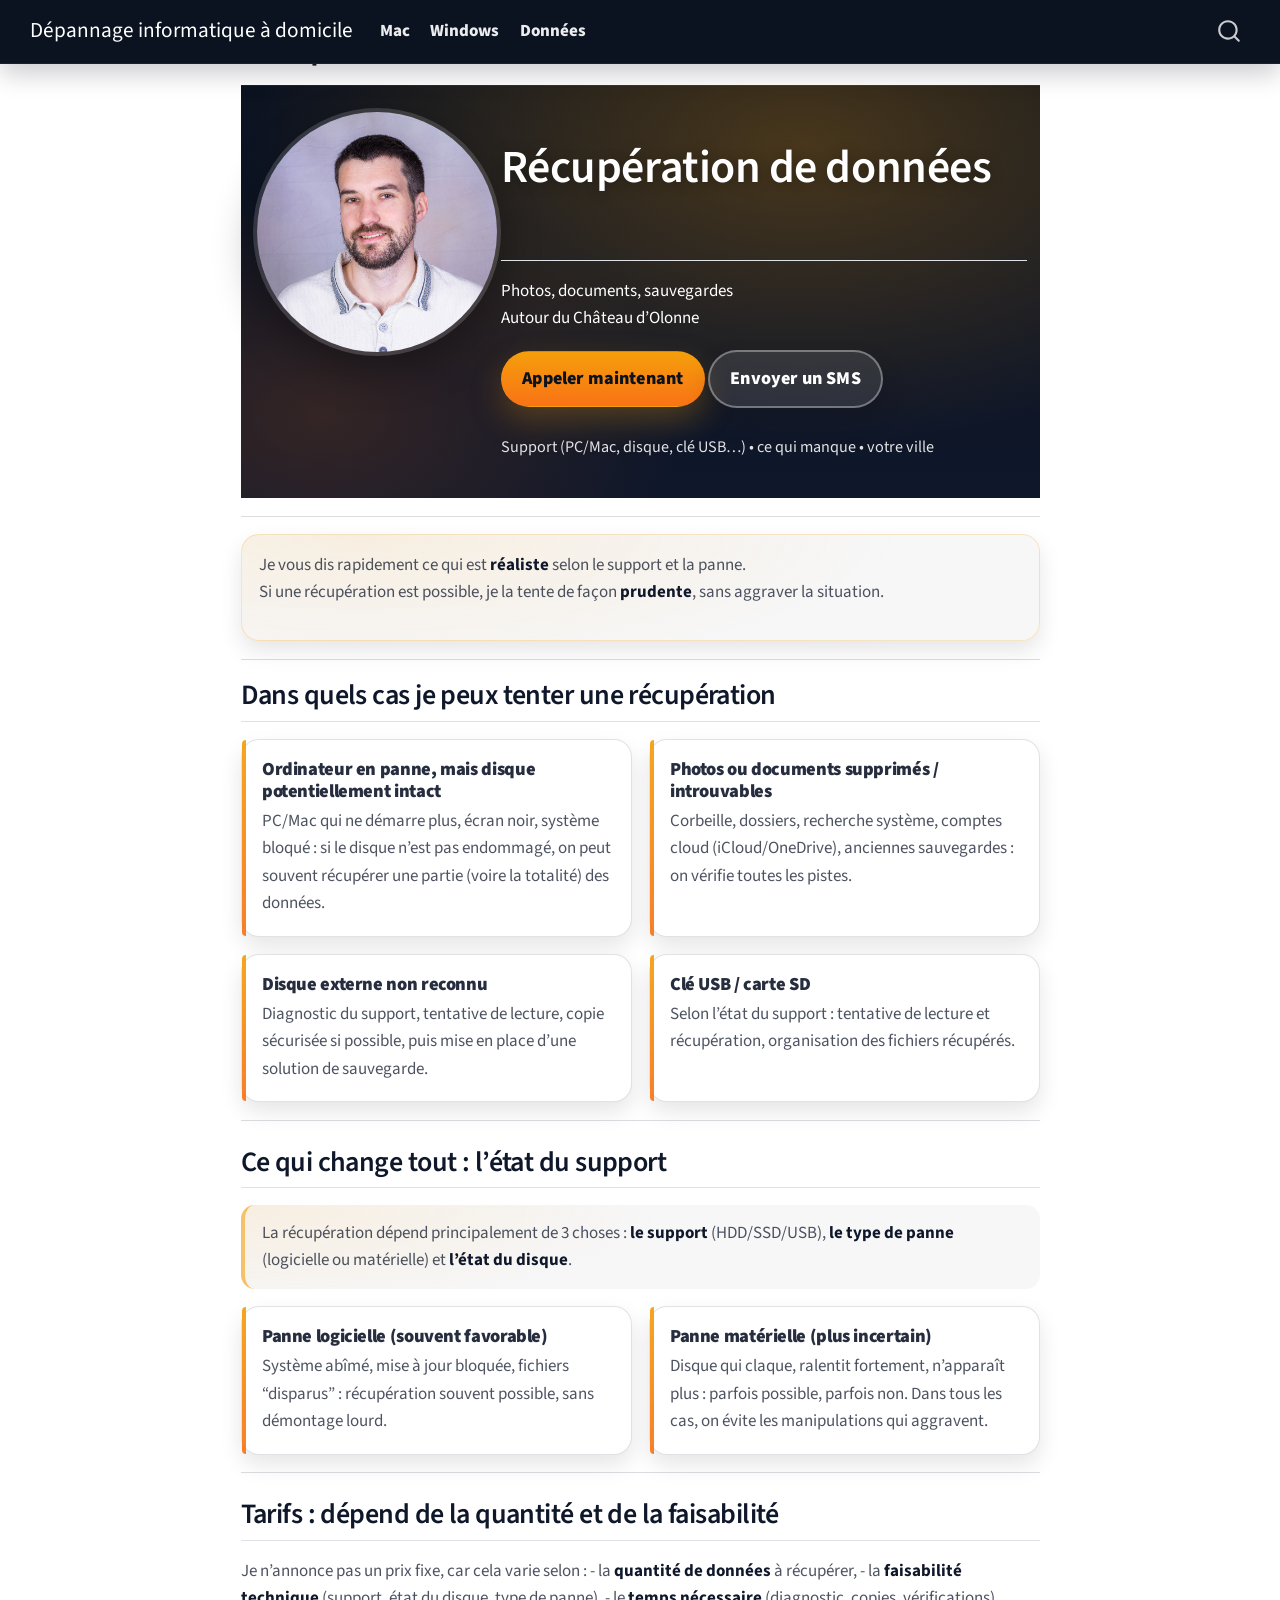
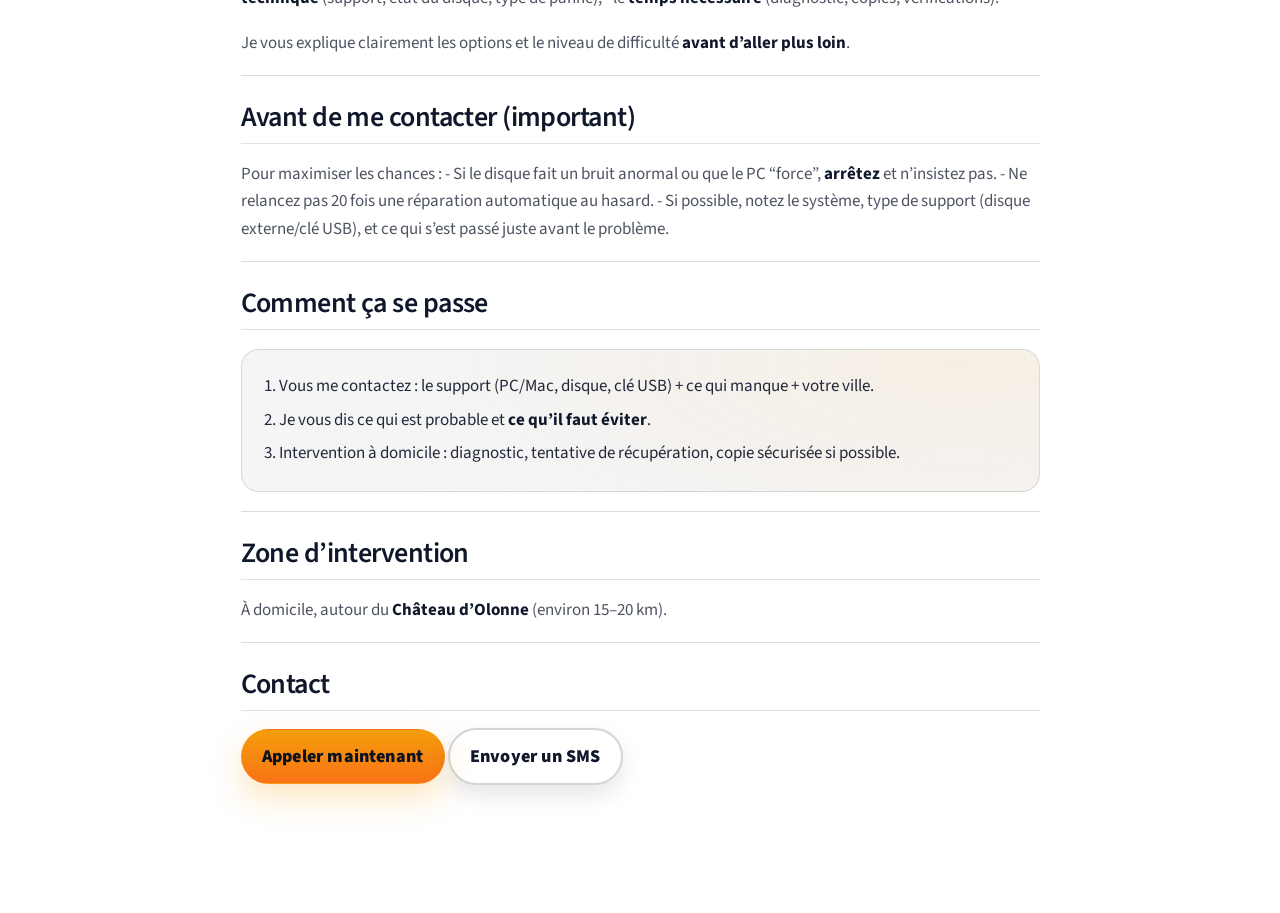
==== donnees.html @ 9bcdf2ff "Built site for gh-pages" ====
<!DOCTYPE html>
<html xmlns="http://www.w3.org/1999/xhtml" lang="fr" xml:lang="fr"><head>

<meta charset="utf-8">
<meta name="generator" content="quarto-1.5.57">

<meta name="viewport" content="width=device-width, initial-scale=1.0, user-scalable=yes">


<title>Récupération de données – Château d’Olonne – Dépannage informatique à domicile</title>
<style>
code{white-space: pre-wrap;}
span.smallcaps{font-variant: small-caps;}
div.columns{display: flex; gap: min(4vw, 1.5em);}
div.column{flex: auto; overflow-x: auto;}
div.hanging-indent{margin-left: 1.5em; text-indent: -1.5em;}
ul.task-list{list-style: none;}
ul.task-list li input[type="checkbox"] {
  width: 0.8em;
  margin: 0 0.8em 0.2em -1em; /* quarto-specific, see https://github.com/quarto-dev/quarto-cli/issues/4556 */ 
  vertical-align: middle;
}
</style>


<script src="site_libs/quarto-nav/quarto-nav.js"></script>
<script src="site_libs/clipboard/clipboard.min.js"></script>
<script src="site_libs/quarto-search/autocomplete.umd.js"></script>
<script src="site_libs/quarto-search/fuse.min.js"></script>
<script src="site_libs/quarto-search/quarto-search.js"></script>
<meta name="quarto:offset" content="./">
<script src="site_libs/quarto-html/quarto.js"></script>
<script src="site_libs/quarto-html/popper.min.js"></script>
<script src="site_libs/quarto-html/tippy.umd.min.js"></script>
<script src="site_libs/quarto-html/anchor.min.js"></script>
<link href="site_libs/quarto-html/tippy.css" rel="stylesheet">
<link href="site_libs/quarto-html/quarto-syntax-highlighting.css" rel="stylesheet" id="quarto-text-highlighting-styles">
<script src="site_libs/bootstrap/bootstrap.min.js"></script>
<link href="site_libs/bootstrap/bootstrap-icons.css" rel="stylesheet">
<link href="site_libs/bootstrap/bootstrap.min.css" rel="stylesheet" id="quarto-bootstrap" data-mode="light">
<script id="quarto-search-options" type="application/json">{
  "location": "navbar",
  "copy-button": false,
  "collapse-after": 3,
  "panel-placement": "end",
  "type": "overlay",
  "limit": 50,
  "keyboard-shortcut": [
    "f",
    "/",
    "s"
  ],
  "show-item-context": false,
  "language": {
    "search-no-results-text": "Pas de résultats",
    "search-matching-documents-text": "documents trouvés",
    "search-copy-link-title": "Copier le lien vers la recherche",
    "search-hide-matches-text": "Cacher les correspondances additionnelles",
    "search-more-match-text": "correspondance de plus dans ce document",
    "search-more-matches-text": "correspondances de plus dans ce document",
    "search-clear-button-title": "Effacer",
    "search-text-placeholder": "",
    "search-detached-cancel-button-title": "Annuler",
    "search-submit-button-title": "Envoyer",
    "search-label": "Recherche"
  }
}</script>
<style>html{ scroll-behavior: smooth; }</style>


<link rel="stylesheet" href="styles.css">
</head>

<body class="nav-fixed fullcontent">

<div id="quarto-search-results"></div>
  <header id="quarto-header" class="headroom fixed-top">
    <nav class="navbar navbar-expand-lg " data-bs-theme="dark">
      <div class="navbar-container container-fluid">
      <div class="navbar-brand-container mx-auto">
    <a class="navbar-brand" href="./index.html">
    <span class="navbar-title">Dépannage informatique à domicile</span>
    </a>
  </div>
            <div id="quarto-search" class="" title="Recherche"></div>
          <button class="navbar-toggler" type="button" data-bs-toggle="collapse" data-bs-target="#navbarCollapse" aria-controls="navbarCollapse" role="menu" aria-expanded="false" aria-label="Basculer la navigation" onclick="if (window.quartoToggleHeadroom) { window.quartoToggleHeadroom(); }">
  <span class="navbar-toggler-icon"></span>
</button>
          <div class="collapse navbar-collapse" id="navbarCollapse">
            <ul class="navbar-nav navbar-nav-scroll me-auto">
  <li class="nav-item">
    <a class="nav-link" href="./mac.html"> 
<span class="menu-text">Mac</span></a>
  </li>  
  <li class="nav-item">
    <a class="nav-link" href="./windows.html"> 
<span class="menu-text">Windows</span></a>
  </li>  
  <li class="nav-item">
    <a class="nav-link active" href="./donnees.html" aria-current="page"> 
<span class="menu-text">Données</span></a>
  </li>  
</ul>
          </div> <!-- /navcollapse -->
            <div class="quarto-navbar-tools">
</div>
      </div> <!-- /container-fluid -->
    </nav>
</header>
<!-- content -->
<div id="quarto-content" class="quarto-container page-columns page-rows-contents page-layout-article page-navbar">
<!-- sidebar -->
<!-- margin-sidebar -->
    
<!-- main -->
<main class="content" id="quarto-document-content">

<header id="title-block-header" class="quarto-title-block default">
<div class="quarto-title">
<h1 class="title">Récupération de données – Château d’Olonne</h1>
</div>



<div class="quarto-title-meta">

    
  
    
  </div>
  


</header>


<!-- Boutons flottants mobile (visible uniquement sur mobile via CSS) -->
<div class="fab-contact" aria-label="Contact rapide">
<p><a class="fab-btn" href="tel:+33627101468">Appeler</a> <a class="fab-btn fab-btn-alt" href="sms:+33627101468">SMS</a></p>
</div>
<div class="hero-band">
<div class="container">
<div class="columns v-center">
<div class="column" style="width:32%;">
<p><img src="profile.jpg" class="avatar-img img-fluid" alt="Récupération de données à domicile autour du Château d’Olonne" loading="eager"></p>
</div><div class="column" style="width:68%;">
<section id="récupération-de-données" class="level1">
<h1><span class="hero-title">Récupération de données</span></h1>
<section id="section" class="level2">
<h2 class="anchored" data-anchor-id="section"><span class="hero-subtitle"></span></h2>
<p>Photos, documents, sauvegardes<br> Autour du Château d’Olonne </p>
<!-- CTA desktop : masqués sur mobile via .desktop-cta -->
<div class="hero-cta desktop-cta">
<p><a href="tel:+33627101468" class="btn btn-primary btn-lg">Appeler maintenant</a> <a href="sms:+33627101468" class="btn btn-outline btn-lg">Envoyer un SMS</a></p>
</div>
<div class="cta-sub">
<p>Support (PC/Mac, disque, clé USB…) • ce qui manque • votre ville</p>
</div>
</section>
</section>
</div>
</div>
</div>
</div>
<hr>
<div class="trust-row">
<p>Je vous dis rapidement ce qui est <strong>réaliste</strong> selon le support et la panne.<br>
Si une récupération est possible, je la tente de façon <strong>prudente</strong>, sans aggraver la situation.</p>
</div>
<hr>
<section id="dans-quels-cas-je-peux-tenter-une-récupération" class="level2">
<h2 class="anchored" data-anchor-id="dans-quels-cas-je-peux-tenter-une-récupération">Dans quels cas je peux tenter une récupération</h2>
<div class="grid">
<section id="ordinateur-en-panne-mais-disque-potentiellement-intact" class="level3 g-col-12 g-col-md-6 card">
<h3 class="anchored" data-anchor-id="ordinateur-en-panne-mais-disque-potentiellement-intact">Ordinateur en panne, mais disque potentiellement intact</h3>
<p>PC/Mac qui ne démarre plus, écran noir, système bloqué : si le disque n’est pas endommagé, on peut souvent récupérer une partie (voire la totalité) des données.</p>
</section>
<section id="photos-ou-documents-supprimés-introuvables" class="level3 g-col-12 g-col-md-6 card">
<h3 class="anchored" data-anchor-id="photos-ou-documents-supprimés-introuvables">Photos ou documents supprimés / introuvables</h3>
<p>Corbeille, dossiers, recherche système, comptes cloud (iCloud/OneDrive), anciennes sauvegardes : on vérifie toutes les pistes.</p>
</section>
<section id="disque-externe-non-reconnu" class="level3 g-col-12 g-col-md-6 card">
<h3 class="anchored" data-anchor-id="disque-externe-non-reconnu">Disque externe non reconnu</h3>
<p>Diagnostic du support, tentative de lecture, copie sécurisée si possible, puis mise en place d’une solution de sauvegarde.</p>
</section>
<section id="clé-usb-carte-sd" class="level3 g-col-12 g-col-md-6 card">
<h3 class="anchored" data-anchor-id="clé-usb-carte-sd">Clé USB / carte SD</h3>
<p>Selon l’état du support : tentative de lecture et récupération, organisation des fichiers récupérés.</p>
</section>
</div>
<hr>
</section>
<section id="ce-qui-change-tout-létat-du-support" class="level2">
<h2 class="anchored" data-anchor-id="ce-qui-change-tout-létat-du-support">Ce qui change tout : l’état du support</h2>
<blockquote class="blockquote">
<p>La récupération dépend principalement de 3 choses : <strong>le support</strong> (HDD/SSD/USB), <strong>le type de panne</strong> (logicielle ou matérielle) et <strong>l’état du disque</strong>.</p>
</blockquote>
<div class="grid">
<section id="panne-logicielle-souvent-favorable" class="level3 g-col-12 g-col-md-6 card">
<h3 class="anchored" data-anchor-id="panne-logicielle-souvent-favorable">Panne logicielle (souvent favorable)</h3>
<p>Système abîmé, mise à jour bloquée, fichiers “disparus” : récupération souvent possible, sans démontage lourd.</p>
</section>
<section id="panne-matérielle-plus-incertain" class="level3 g-col-12 g-col-md-6 card">
<h3 class="anchored" data-anchor-id="panne-matérielle-plus-incertain">Panne matérielle (plus incertain)</h3>
<p>Disque qui claque, ralentit fortement, n’apparaît plus : parfois possible, parfois non. Dans tous les cas, on évite les manipulations qui aggravent.</p>
</section>
</div>
<hr>
</section>
<section id="tarifs-dépend-de-la-quantité-et-de-la-faisabilité" class="level2">
<h2 class="anchored" data-anchor-id="tarifs-dépend-de-la-quantité-et-de-la-faisabilité">Tarifs : dépend de la quantité et de la faisabilité</h2>
<p>Je n’annonce pas un prix fixe, car cela varie selon : - la <strong>quantité de données</strong> à récupérer, - la <strong>faisabilité technique</strong> (support, état du disque, type de panne), - le <strong>temps nécessaire</strong> (diagnostic, copies, vérifications).</p>
<p>Je vous explique clairement les options et le niveau de difficulté <strong>avant d’aller plus loin</strong>.</p>
<hr>
</section>
<section id="avant-de-me-contacter-important" class="level2">
<h2 class="anchored" data-anchor-id="avant-de-me-contacter-important">Avant de me contacter (important)</h2>
<p>Pour maximiser les chances : - Si le disque fait un bruit anormal ou que le PC “force”, <strong>arrêtez</strong> et n’insistez pas. - Ne relancez pas 20 fois une réparation automatique au hasard. - Si possible, notez le système, type de support (disque externe/clé USB), et ce qui s’est passé juste avant le problème.</p>
<hr>
</section>
<section id="comment-ça-se-passe" class="level2">
<h2 class="anchored" data-anchor-id="comment-ça-se-passe">Comment ça se passe</h2>
<div class="steps">
<ol type="1">
<li>Vous me contactez : le support (PC/Mac, disque, clé USB) + ce qui manque + votre ville.</li>
<li>Je vous dis ce qui est probable et <strong>ce qu’il faut éviter</strong>.</li>
<li>Intervention à domicile : diagnostic, tentative de récupération, copie sécurisée si possible.</li>
</ol>
</div>
<hr>
</section>
<section id="zone-dintervention" class="level2">
<h2 class="anchored" data-anchor-id="zone-dintervention">Zone d’intervention</h2>
<p>À domicile, autour du <strong>Château d’Olonne</strong> (environ 15–20 km).</p>
<hr>
</section>
<section id="contact" class="level2">
<h2 class="anchored" data-anchor-id="contact">Contact</h2>
<!-- CTA desktop : masqués sur mobile via .desktop-cta -->
<div class="hero-cta desktop-cta">
<p><a href="tel:+33627101468" class="btn btn-primary btn-lg">Appeler maintenant</a> <a href="sms:+33627101468" class="btn btn-outline btn-lg">Envoyer un SMS</a></p>
</div>
<!-- Données structurées (SEO local) -->
<script type="application/ld+json">
{
  "@context": "https://schema.org",
  "@type": "LocalBusiness",
  "name": "Dépannage informatique à domicile",
  "areaServed": "Château d’Olonne et alentours (15–20 km)",
  "telephone": "+33627101468",
  "serviceType": [
    "Récupération de données",
    "Disque dur/SSD",
    "Disque externe",
    "Clé USB",
    "Sauvegardes"
  ]
}
</script>


</section>

</main> <!-- /main -->
<script id="quarto-html-after-body" type="application/javascript">
window.document.addEventListener("DOMContentLoaded", function (event) {
  const toggleBodyColorMode = (bsSheetEl) => {
    const mode = bsSheetEl.getAttribute("data-mode");
    const bodyEl = window.document.querySelector("body");
    if (mode === "dark") {
      bodyEl.classList.add("quarto-dark");
      bodyEl.classList.remove("quarto-light");
    } else {
      bodyEl.classList.add("quarto-light");
      bodyEl.classList.remove("quarto-dark");
    }
  }
  const toggleBodyColorPrimary = () => {
    const bsSheetEl = window.document.querySelector("link#quarto-bootstrap");
    if (bsSheetEl) {
      toggleBodyColorMode(bsSheetEl);
    }
  }
  toggleBodyColorPrimary();  
  const icon = "";
  const anchorJS = new window.AnchorJS();
  anchorJS.options = {
    placement: 'right',
    icon: icon
  };
  anchorJS.add('.anchored');
  const isCodeAnnotation = (el) => {
    for (const clz of el.classList) {
      if (clz.startsWith('code-annotation-')) {                     
        return true;
      }
    }
    return false;
  }
  const onCopySuccess = function(e) {
    // button target
    const button = e.trigger;
    // don't keep focus
    button.blur();
    // flash "checked"
    button.classList.add('code-copy-button-checked');
    var currentTitle = button.getAttribute("title");
    button.setAttribute("title", "Copié");
    let tooltip;
    if (window.bootstrap) {
      button.setAttribute("data-bs-toggle", "tooltip");
      button.setAttribute("data-bs-placement", "left");
      button.setAttribute("data-bs-title", "Copié");
      tooltip = new bootstrap.Tooltip(button, 
        { trigger: "manual", 
          customClass: "code-copy-button-tooltip",
          offset: [0, -8]});
      tooltip.show();    
    }
    setTimeout(function() {
      if (tooltip) {
        tooltip.hide();
        button.removeAttribute("data-bs-title");
        button.removeAttribute("data-bs-toggle");
        button.removeAttribute("data-bs-placement");
      }
      button.setAttribute("title", currentTitle);
      button.classList.remove('code-copy-button-checked');
    }, 1000);
    // clear code selection
    e.clearSelection();
  }
  const getTextToCopy = function(trigger) {
      const codeEl = trigger.previousElementSibling.cloneNode(true);
      for (const childEl of codeEl.children) {
        if (isCodeAnnotation(childEl)) {
          childEl.remove();
        }
      }
      return codeEl.innerText;
  }
  const clipboard = new window.ClipboardJS('.code-copy-button:not([data-in-quarto-modal])', {
    text: getTextToCopy
  });
  clipboard.on('success', onCopySuccess);
  if (window.document.getElementById('quarto-embedded-source-code-modal')) {
    // For code content inside modals, clipBoardJS needs to be initialized with a container option
    // TODO: Check when it could be a function (https://github.com/zenorocha/clipboard.js/issues/860)
    const clipboardModal = new window.ClipboardJS('.code-copy-button[data-in-quarto-modal]', {
      text: getTextToCopy,
      container: window.document.getElementById('quarto-embedded-source-code-modal')
    });
    clipboardModal.on('success', onCopySuccess);
  }
    var localhostRegex = new RegExp(/^(?:http|https):\/\/localhost\:?[0-9]*\//);
    var mailtoRegex = new RegExp(/^mailto:/);
      var filterRegex = new RegExp("https:\/\/MathieuG85\.github\.io\/depannage-informatique-domicile-85\/");
    var isInternal = (href) => {
        return filterRegex.test(href) || localhostRegex.test(href) || mailtoRegex.test(href);
    }
    // Inspect non-navigation links and adorn them if external
 	var links = window.document.querySelectorAll('a[href]:not(.nav-link):not(.navbar-brand):not(.toc-action):not(.sidebar-link):not(.sidebar-item-toggle):not(.pagination-link):not(.no-external):not([aria-hidden]):not(.dropdown-item):not(.quarto-navigation-tool):not(.about-link)');
    for (var i=0; i<links.length; i++) {
      const link = links[i];
      if (!isInternal(link.href)) {
        // undo the damage that might have been done by quarto-nav.js in the case of
        // links that we want to consider external
        if (link.dataset.originalHref !== undefined) {
          link.href = link.dataset.originalHref;
        }
      }
    }
  function tippyHover(el, contentFn, onTriggerFn, onUntriggerFn) {
    const config = {
      allowHTML: true,
      maxWidth: 500,
      delay: 100,
      arrow: false,
      appendTo: function(el) {
          return el.parentElement;
      },
      interactive: true,
      interactiveBorder: 10,
      theme: 'quarto',
      placement: 'bottom-start',
    };
    if (contentFn) {
      config.content = contentFn;
    }
    if (onTriggerFn) {
      config.onTrigger = onTriggerFn;
    }
    if (onUntriggerFn) {
      config.onUntrigger = onUntriggerFn;
    }
    window.tippy(el, config); 
  }
  const noterefs = window.document.querySelectorAll('a[role="doc-noteref"]');
  for (var i=0; i<noterefs.length; i++) {
    const ref = noterefs[i];
    tippyHover(ref, function() {
      // use id or data attribute instead here
      let href = ref.getAttribute('data-footnote-href') || ref.getAttribute('href');
      try { href = new URL(href).hash; } catch {}
      const id = href.replace(/^#\/?/, "");
      const note = window.document.getElementById(id);
      if (note) {
        return note.innerHTML;
      } else {
        return "";
      }
    });
  }
  const xrefs = window.document.querySelectorAll('a.quarto-xref');
  const processXRef = (id, note) => {
    // Strip column container classes
    const stripColumnClz = (el) => {
      el.classList.remove("page-full", "page-columns");
      if (el.children) {
        for (const child of el.children) {
          stripColumnClz(child);
        }
      }
    }
    stripColumnClz(note)
    if (id === null || id.startsWith('sec-')) {
      // Special case sections, only their first couple elements
      const container = document.createElement("div");
      if (note.children && note.children.length > 2) {
        container.appendChild(note.children[0].cloneNode(true));
        for (let i = 1; i < note.children.length; i++) {
          const child = note.children[i];
          if (child.tagName === "P" && child.innerText === "") {
            continue;
          } else {
            container.appendChild(child.cloneNode(true));
            break;
          }
        }
        if (window.Quarto?.typesetMath) {
          window.Quarto.typesetMath(container);
        }
        return container.innerHTML
      } else {
        if (window.Quarto?.typesetMath) {
          window.Quarto.typesetMath(note);
        }
        return note.innerHTML;
      }
    } else {
      // Remove any anchor links if they are present
      const anchorLink = note.querySelector('a.anchorjs-link');
      if (anchorLink) {
        anchorLink.remove();
      }
      if (window.Quarto?.typesetMath) {
        window.Quarto.typesetMath(note);
      }
      // TODO in 1.5, we should make sure this works without a callout special case
      if (note.classList.contains("callout")) {
        return note.outerHTML;
      } else {
        return note.innerHTML;
      }
    }
  }
  for (var i=0; i<xrefs.length; i++) {
    const xref = xrefs[i];
    tippyHover(xref, undefined, function(instance) {
      instance.disable();
      let url = xref.getAttribute('href');
      let hash = undefined; 
      if (url.startsWith('#')) {
        hash = url;
      } else {
        try { hash = new URL(url).hash; } catch {}
      }
      if (hash) {
        const id = hash.replace(/^#\/?/, "");
        const note = window.document.getElementById(id);
        if (note !== null) {
          try {
            const html = processXRef(id, note.cloneNode(true));
            instance.setContent(html);
          } finally {
            instance.enable();
            instance.show();
          }
        } else {
          // See if we can fetch this
          fetch(url.split('#')[0])
          .then(res => res.text())
          .then(html => {
            const parser = new DOMParser();
            const htmlDoc = parser.parseFromString(html, "text/html");
            const note = htmlDoc.getElementById(id);
            if (note !== null) {
              const html = processXRef(id, note);
              instance.setContent(html);
            } 
          }).finally(() => {
            instance.enable();
            instance.show();
          });
        }
      } else {
        // See if we can fetch a full url (with no hash to target)
        // This is a special case and we should probably do some content thinning / targeting
        fetch(url)
        .then(res => res.text())
        .then(html => {
          const parser = new DOMParser();
          const htmlDoc = parser.parseFromString(html, "text/html");
          const note = htmlDoc.querySelector('main.content');
          if (note !== null) {
            // This should only happen for chapter cross references
            // (since there is no id in the URL)
            // remove the first header
            if (note.children.length > 0 && note.children[0].tagName === "HEADER") {
              note.children[0].remove();
            }
            const html = processXRef(null, note);
            instance.setContent(html);
          } 
        }).finally(() => {
          instance.enable();
          instance.show();
        });
      }
    }, function(instance) {
    });
  }
      let selectedAnnoteEl;
      const selectorForAnnotation = ( cell, annotation) => {
        let cellAttr = 'data-code-cell="' + cell + '"';
        let lineAttr = 'data-code-annotation="' +  annotation + '"';
        const selector = 'span[' + cellAttr + '][' + lineAttr + ']';
        return selector;
      }
      const selectCodeLines = (annoteEl) => {
        const doc = window.document;
        const targetCell = annoteEl.getAttribute("data-target-cell");
        const targetAnnotation = annoteEl.getAttribute("data-target-annotation");
        const annoteSpan = window.document.querySelector(selectorForAnnotation(targetCell, targetAnnotation));
        const lines = annoteSpan.getAttribute("data-code-lines").split(",");
        const lineIds = lines.map((line) => {
          return targetCell + "-" + line;
        })
        let top = null;
        let height = null;
        let parent = null;
        if (lineIds.length > 0) {
            //compute the position of the single el (top and bottom and make a div)
            const el = window.document.getElementById(lineIds[0]);
            top = el.offsetTop;
            height = el.offsetHeight;
            parent = el.parentElement.parentElement;
          if (lineIds.length > 1) {
            const lastEl = window.document.getElementById(lineIds[lineIds.length - 1]);
            const bottom = lastEl.offsetTop + lastEl.offsetHeight;
            height = bottom - top;
          }
          if (top !== null && height !== null && parent !== null) {
            // cook up a div (if necessary) and position it 
            let div = window.document.getElementById("code-annotation-line-highlight");
            if (div === null) {
              div = window.document.createElement("div");
              div.setAttribute("id", "code-annotation-line-highlight");
              div.style.position = 'absolute';
              parent.appendChild(div);
            }
            div.style.top = top - 2 + "px";
            div.style.height = height + 4 + "px";
            div.style.left = 0;
            let gutterDiv = window.document.getElementById("code-annotation-line-highlight-gutter");
            if (gutterDiv === null) {
              gutterDiv = window.document.createElement("div");
              gutterDiv.setAttribute("id", "code-annotation-line-highlight-gutter");
              gutterDiv.style.position = 'absolute';
              const codeCell = window.document.getElementById(targetCell);
              const gutter = codeCell.querySelector('.code-annotation-gutter');
              gutter.appendChild(gutterDiv);
            }
            gutterDiv.style.top = top - 2 + "px";
            gutterDiv.style.height = height + 4 + "px";
          }
          selectedAnnoteEl = annoteEl;
        }
      };
      const unselectCodeLines = () => {
        const elementsIds = ["code-annotation-line-highlight", "code-annotation-line-highlight-gutter"];
        elementsIds.forEach((elId) => {
          const div = window.document.getElementById(elId);
          if (div) {
            div.remove();
          }
        });
        selectedAnnoteEl = undefined;
      };
        // Handle positioning of the toggle
    window.addEventListener(
      "resize",
      throttle(() => {
        elRect = undefined;
        if (selectedAnnoteEl) {
          selectCodeLines(selectedAnnoteEl);
        }
      }, 10)
    );
    function throttle(fn, ms) {
    let throttle = false;
    let timer;
      return (...args) => {
        if(!throttle) { // first call gets through
            fn.apply(this, args);
            throttle = true;
        } else { // all the others get throttled
            if(timer) clearTimeout(timer); // cancel #2
            timer = setTimeout(() => {
              fn.apply(this, args);
              timer = throttle = false;
            }, ms);
        }
      };
    }
      // Attach click handler to the DT
      const annoteDls = window.document.querySelectorAll('dt[data-target-cell]');
      for (const annoteDlNode of annoteDls) {
        annoteDlNode.addEventListener('click', (event) => {
          const clickedEl = event.target;
          if (clickedEl !== selectedAnnoteEl) {
            unselectCodeLines();
            const activeEl = window.document.querySelector('dt[data-target-cell].code-annotation-active');
            if (activeEl) {
              activeEl.classList.remove('code-annotation-active');
            }
            selectCodeLines(clickedEl);
            clickedEl.classList.add('code-annotation-active');
          } else {
            // Unselect the line
            unselectCodeLines();
            clickedEl.classList.remove('code-annotation-active');
          }
        });
      }
  const findCites = (el) => {
    const parentEl = el.parentElement;
    if (parentEl) {
      const cites = parentEl.dataset.cites;
      if (cites) {
        return {
          el,
          cites: cites.split(' ')
        };
      } else {
        return findCites(el.parentElement)
      }
    } else {
      return undefined;
    }
  };
  var bibliorefs = window.document.querySelectorAll('a[role="doc-biblioref"]');
  for (var i=0; i<bibliorefs.length; i++) {
    const ref = bibliorefs[i];
    const citeInfo = findCites(ref);
    if (citeInfo) {
      tippyHover(citeInfo.el, function() {
        var popup = window.document.createElement('div');
        citeInfo.cites.forEach(function(cite) {
          var citeDiv = window.document.createElement('div');
          citeDiv.classList.add('hanging-indent');
          citeDiv.classList.add('csl-entry');
          var biblioDiv = window.document.getElementById('ref-' + cite);
          if (biblioDiv) {
            citeDiv.innerHTML = biblioDiv.innerHTML;
          }
          popup.appendChild(citeDiv);
        });
        return popup.innerHTML;
      });
    }
  }
});
</script>
</div> <!-- /content -->




<script src="site_libs/quarto-html/zenscroll-min.js"></script>
</body></html>
---- site_libs/quarto-html/tippy.css ----
.tippy-box[data-animation=fade][data-state=hidden]{opacity:0}[data-tippy-root]{max-width:calc(100vw - 10px)}.tippy-box{position:relative;background-color:#333;color:#fff;border-radius:4px;font-size:14px;line-height:1.4;white-space:normal;outline:0;transition-property:transform,visibility,opacity}.tippy-box[data-placement^=top]>.tippy-arrow{bottom:0}.tippy-box[data-placement^=top]>.tippy-arrow:before{bottom:-7px;left:0;border-width:8px 8px 0;border-top-color:initial;transform-origin:center top}.tippy-box[data-placement^=bottom]>.tippy-arrow{top:0}.tippy-box[data-placement^=bottom]>.tippy-arrow:before{top:-7px;left:0;border-width:0 8px 8px;border-bottom-color:initial;transform-origin:center bottom}.tippy-box[data-placement^=left]>.tippy-arrow{right:0}.tippy-box[data-placement^=left]>.tippy-arrow:before{border-width:8px 0 8px 8px;border-left-color:initial;right:-7px;transform-origin:center left}.tippy-box[data-placement^=right]>.tippy-arrow{left:0}.tippy-box[data-placement^=right]>.tippy-arrow:before{left:-7px;border-width:8px 8px 8px 0;border-right-color:initial;transform-origin:center right}.tippy-box[data-inertia][data-state=visible]{transition-timing-function:cubic-bezier(.54,1.5,.38,1.11)}.tippy-arrow{width:16px;height:16px;color:#333}.tippy-arrow:before{content:"";position:absolute;border-color:transparent;border-style:solid}.tippy-content{position:relative;padding:5px 9px;z-index:1}
---- site_libs/quarto-html/quarto-syntax-highlighting.css ----
/* quarto syntax highlight colors */
:root {
  --quarto-hl-ot-color: #003B4F;
  --quarto-hl-at-color: #657422;
  --quarto-hl-ss-color: #20794D;
  --quarto-hl-an-color: #5E5E5E;
  --quarto-hl-fu-color: #4758AB;
  --quarto-hl-st-color: #20794D;
  --quarto-hl-cf-color: #003B4F;
  --quarto-hl-op-color: #5E5E5E;
  --quarto-hl-er-color: #AD0000;
  --quarto-hl-bn-color: #AD0000;
  --quarto-hl-al-color: #AD0000;
  --quarto-hl-va-color: #111111;
  --quarto-hl-bu-color: inherit;
  --quarto-hl-ex-color: inherit;
  --quarto-hl-pp-color: #AD0000;
  --quarto-hl-in-color: #5E5E5E;
  --quarto-hl-vs-color: #20794D;
  --quarto-hl-wa-color: #5E5E5E;
  --quarto-hl-do-color: #5E5E5E;
  --quarto-hl-im-color: #00769E;
  --quarto-hl-ch-color: #20794D;
  --quarto-hl-dt-color: #AD0000;
  --quarto-hl-fl-color: #AD0000;
  --quarto-hl-co-color: #5E5E5E;
  --quarto-hl-cv-color: #5E5E5E;
  --quarto-hl-cn-color: #8f5902;
  --quarto-hl-sc-color: #5E5E5E;
  --quarto-hl-dv-color: #AD0000;
  --quarto-hl-kw-color: #003B4F;
}

/* other quarto variables */
:root {
  --quarto-font-monospace: SFMono-Regular, Menlo, Monaco, Consolas, "Liberation Mono", "Courier New", monospace;
}

pre > code.sourceCode > span {
  color: #003B4F;
}

code span {
  color: #003B4F;
}

code.sourceCode > span {
  color: #003B4F;
}

div.sourceCode,
div.sourceCode pre.sourceCode {
  color: #003B4F;
}

code span.ot {
  color: #003B4F;
  font-style: inherit;
}

code span.at {
  color: #657422;
  font-style: inherit;
}

code span.ss {
  color: #20794D;
  font-style: inherit;
}

code span.an {
  color: #5E5E5E;
  font-style: inherit;
}

code span.fu {
  color: #4758AB;
  font-style: inherit;
}

code span.st {
  color: #20794D;
  font-style: inherit;
}

code span.cf {
  color: #003B4F;
  font-weight: bold;
  font-style: inherit;
}

code span.op {
  color: #5E5E5E;
  font-style: inherit;
}

code span.er {
  color: #AD0000;
  font-style: inherit;
}

code span.bn {
  color: #AD0000;
  font-style: inherit;
}

code span.al {
  color: #AD0000;
  font-style: inherit;
}

code span.va {
  color: #111111;
  font-style: inherit;
}

code span.bu {
  font-style: inherit;
}

code span.ex {
  font-style: inherit;
}

code span.pp {
  color: #AD0000;
  font-style: inherit;
}

code span.in {
  color: #5E5E5E;
  font-style: inherit;
}

code span.vs {
  color: #20794D;
  font-style: inherit;
}

code span.wa {
  color: #5E5E5E;
  font-style: italic;
}

code span.do {
  color: #5E5E5E;
  font-style: italic;
}

code span.im {
  color: #00769E;
  font-style: inherit;
}

code span.ch {
  color: #20794D;
  font-style: inherit;
}

code span.dt {
  color: #AD0000;
  font-style: inherit;
}

code span.fl {
  color: #AD0000;
  font-style: inherit;
}

code span.co {
  color: #5E5E5E;
  font-style: inherit;
}

code span.cv {
  color: #5E5E5E;
  font-style: italic;
}

code span.cn {
  color: #8f5902;
  font-style: inherit;
}

code span.sc {
  color: #5E5E5E;
  font-style: inherit;
}

code span.dv {
  color: #AD0000;
  font-style: inherit;
}

code span.kw {
  color: #003B4F;
  font-weight: bold;
  font-style: inherit;
}

.prevent-inlining {
  content: "</";
}

/*# sourceMappingURL=debc5d5d77c3f9108843748ff7464032.css.map */
---- styles.css ----
/* =========================================================
   DÉPANNAGE INFORMATIQUE — identité pro jaune/orangé
   Quarto + Bootstrap friendly — Mobile-first (≤390px optimisé)
   ========================================================= */

/* ---------- 1) Variables ---------- */
:root{
  /* Neutres */
  --ink:#0f172a;
  --text:rgba(15,23,42,.92);
  --muted:rgba(15,23,42,.74);
  --bg:#ffffff;
  --panel:rgba(15,23,42,.04);
  --border:rgba(15,23,42,.12);

  /* Accent jaune/orangé */
  --accent:#f59e0b;
  --accent-2:#f97316;
  --accent-strong:#ea580c;
  --accent-soft:rgba(245,158,11,.18);

  /* Ombres (adoucies) */
  --shadow-1:0 10px 22px rgba(2,6,23,.10);
  --shadow-2:0 18px 44px rgba(2,6,23,.16);

  /* Rayons */
  --r-lg:22px;
  --r-md:18px;
  --r-sm:14px;

  /* Layout (navbar pinned) */
  --nav-h:72px;

  /* Transitions */
  --t-fast:.15s ease;
  --t-med:.20s ease;

  /* Focus */
  --focus: 0 0 0 4px rgba(245,158,11,.28);
}

/* Navbar un poil plus haute sur mobile (branding + padding) */
@media (max-width:768px){
  :root{ --nav-h:84px; }
}

/* ---------- 2) Base ---------- */
*{ box-sizing:border-box; }
html, body{ overflow-x:hidden; }

body{
  margin:0;
  color:var(--text);
  background:var(--bg);
  line-height:1.62;

  /* Compense navbar pinned (fixed) + safe-area iOS */
  padding-top: calc(var(--nav-h) + env(safe-area-inset-top, 0px));

  -webkit-font-smoothing: antialiased;
  text-rendering: optimizeLegibility;
}

/* Réserver de l'espace pour le FAB en bas sur mobile (défini plus bas) */
@media (max-width:768px){
  body{
    padding-bottom: calc(96px + env(safe-area-inset-bottom, 0px));
  }
}

main{
  padding-bottom: 2rem;
}

p, li{ color:var(--muted); }
strong{ color:var(--ink); }

h1,h2,h3{
  color:var(--ink);
  letter-spacing:-.02em;
}
h1{ line-height:1.12; }
h2{ line-height:1.22; margin-top: 1.4rem; }

a{
  color:var(--accent-strong);
  text-decoration:none;
}
a:hover{ text-decoration:underline; text-underline-offset:3px; }

img, iframe, video{ max-width:100%; height:auto; }

/* Focus visible global */
:where(a, button, .btn, input, textarea, select):focus-visible{
  outline: none;
  box-shadow: var(--focus);
  border-radius: 14px;
}

/* Mobile: éviter les césures bizarres */
@media (max-width:768px){
  h1,h2,h3{
    hyphens:none;
    -webkit-hyphens:none;
    overflow-wrap:normal;
    word-break:normal;
  }
  :where(p,li){
    overflow-wrap:break-word;
    word-break:normal;
  }
}

/* ---------- 3) Navbar (Quarto pinned) ---------- */
.navbar{
  position: fixed !important; /* cohérent avec padding-top du body */
  top:0; left:0; right:0;
  z-index:1200;

  background:#0b1220 !important;
  box-shadow:0 10px 26px rgba(2,6,23,.20);
  border-bottom:1px solid rgba(255,255,255,.06);
}

.navbar .navbar-brand,
.navbar .nav-link{
  color:#fff !important;
}

.navbar .nav-link{
  opacity:.92;
  font-weight:800;
}
.navbar .nav-link:hover{ opacity:1; }

.navbar .navbar-brand{
  white-space:normal;
  line-height:1.12;
}

/* Ultra-mobile : compresser la navbar pour gagner des pixels utiles */
@media (max-width:420px){
  .navbar{
    padding-top:.35rem;
    padding-bottom:.35rem;
  }
  .navbar .navbar-brand{
    font-size:1rem;
    line-height:1.1;
  }
}

/* ---------- 4) HERO ---------- */
.hero-band{
  background:
    radial-gradient(900px 480px at 70% 15%, rgba(245,158,11,.26), transparent 62%),
    radial-gradient(600px 380px at 10% 80%, rgba(249,115,22,.16), transparent 60%),
    linear-gradient(180deg, #0b1220, #0f172a);
  color:#fff;
  padding: 1.35rem 0 1.2rem;
  box-shadow: inset 0 1px 0 rgba(255,255,255,.06);
}

.hero-band :where(h1,h2,h3,p,li,small,span,strong,em,a){
  color:#fff !important;
}

.hero-title{
  font-size: clamp(1.7rem, 2.7vw + 1rem, 2.7rem);
  margin:0 0 .35rem;
  text-shadow:0 2px 14px rgba(0,0,0,.30);
  letter-spacing:-0.01em;
}

.hero-subtitle{
  font-size: clamp(1.05rem, 1.1vw + .8rem, 1.4rem);
  opacity:.95;
  margin:0 0 .7rem;
}

/* Mobile: hero compact */
@media (max-width:768px){
  .hero-band{ padding: 1.05rem 0 .95rem; }
  .hero-title{ font-size: 1.55rem; }
  .hero-subtitle{ font-size: 1.05rem; }
}

/* Ultra-mobile (≤390/420) : encore un peu plus compact */
@media (max-width:420px){
  .hero-band{ padding: .95rem 0 .85rem; }
  .hero-title{ font-size: 1.45rem; }
  .hero-subtitle{ font-size: 1rem; }
}

/* ---------- 5) CTA / Boutons ---------- */
.btn{
  border-radius:999px;
  padding:.86rem 1.15rem;
  font-weight:850;
  letter-spacing: .01em;
  text-decoration:none !important;
  box-shadow: 0 12px 26px rgba(2,6,23,.16);
  transition: transform var(--t-fast), box-shadow var(--t-fast), filter var(--t-fast), background var(--t-fast), border-color var(--t-fast);
  line-height: 1.1;
}

.btn:active{ transform: translateY(0); }

.btn-primary{
  background: linear-gradient(180deg, var(--accent), var(--accent-2));
  border-color:transparent;
  color:#0b1220 !important;
  box-shadow: 0 14px 32px rgba(245,158,11,.26);
}

.btn-primary:hover{
  transform: translateY(-1px);
  filter: saturate(1.06);
  box-shadow: 0 18px 42px rgba(245,158,11,.32);
}

.btn-lg{
  padding: 1rem 1.2rem;
  font-size: 1.06rem;
}

/* Outline par défaut (fond clair) — lisible hors hero */
.btn-outline{
  background: transparent !important;
  border: 2px solid rgba(15,23,42,.18) !important;
  color: var(--ink) !important;
  box-shadow: 0 10px 22px rgba(2,6,23,.10);
}

.btn-outline:hover{
  background: rgba(245,158,11,.10) !important;
  border-color: rgba(245,158,11,.45) !important;
  transform: translateY(-1px);
}

/* Variante : sur hero sombre, outline clair */
.hero-band .btn-outline{
  background: rgba(255,255,255,.10) !important;
  border: 2px solid rgba(255,255,255,.34) !important;
  color: #fff !important;
  box-shadow: 0 12px 26px rgba(2,6,23,.14);
}

.hero-band .btn-outline:hover{
  background: rgba(255,255,255,.14) !important;
  border-color: rgba(255,255,255,.44) !important;
}

/* Layout CTA (desktop) */
.hero-cta{
  display:flex;
  flex-wrap:wrap;
  gap:.6rem;
  margin-top:.7rem;
}

.cta-sub{
  font-size:.95rem;
  opacity:.88;
  margin-top:.55rem;
}

/* Mobile: les CTA du flux sont masqués (tu relies tout au FAB) */
@media (max-width:768px){
  .desktop-cta{ display:none !important; }
  .hero-cta{ gap:.5rem; }
  .hero-cta .btn{
    width:100%;
    text-align:center;
  }
}

/* ---------- 6) Grilles / espaces ---------- */
.grid{ gap: 1rem; }

/* ---------- 7) Trust row ---------- */
.trust-row{
  margin: 1rem 0 1.1rem;
  padding: .95rem 1rem;
  border-radius: var(--r-md);
  border: 1px solid rgba(245,158,11,.22);
  background:
    radial-gradient(900px 240px at 15% 0%, rgba(245,158,11,.10), transparent 60%),
    rgba(15,23,42,.03);
  box-shadow: var(--shadow-1);
  color: rgba(15,23,42,.86);
}
.trust-row strong{ color: var(--ink); }

/* ---------- 8) Cards ---------- */
.card{
  border-radius: var(--r-md);
  border: 1px solid var(--border);
  background:#fff;
  box-shadow: var(--shadow-1);
  padding: 1.05rem 1.05rem 1.05rem 1.2rem;
  position: relative;
  transition: transform var(--t-med), box-shadow var(--t-med), border-color var(--t-med);
}

.card:hover{
  transform: translateY(-3px);
  box-shadow: var(--shadow-2);
  border-color: rgba(245,158,11,.28);
}

.card h3{
  margin:0 0 .35rem;
  font-size:1.08rem;
  font-weight:900;
}

.card p{ margin:0; }

/* Liseré accent */
.card::before{
  content:"";
  position:absolute;
  left:0; top:0; bottom:0;
  width:4px;
  border-radius: var(--r-md) 0 0 var(--r-md);
  background: linear-gradient(180deg, var(--accent), var(--accent-2));
  opacity:.92;
}

@media (max-width:768px){
  .card{ padding:1rem 1rem 1rem 1.15rem; }
  .card h3{ font-size:1.05rem; }
}

/* ---------- 9) CTA box ---------- */
.cta-box{
  margin: 1.1rem 0;
  padding: 1rem;
  border-radius: var(--r-md);
  border: 1px solid rgba(245,158,11,.28);
  background:
    radial-gradient(800px 260px at 15% 0%, rgba(245,158,11,.12), transparent 60%),
    linear-gradient(180deg, rgba(245,158,11,.10), rgba(249,115,22,.06));
  box-shadow: var(--shadow-1);
}

.cta-box .btn{
  box-shadow: 0 10px 22px rgba(2,6,23,.14);
}

/* ---------- 10) Steps ---------- */
.steps{
  margin: 1.15rem 0;
  padding: 1rem;
  border-radius: var(--r-md);
  border: 1px solid var(--border);
  background:
    radial-gradient(900px 320px at 90% 10%, rgba(245,158,11,.08), transparent 62%),
    var(--panel);
}

.steps ol{ margin: .35rem 0 0; padding-left: 1.2rem; }
.steps li{ margin: .35rem 0; color: var(--text); }

/* ---------- 11) Zone note ---------- */
.zone-note{
  margin-top:.5rem;
  font-size:.95rem;
  color: rgba(15,23,42,.70);
}

/* ---------- 12) Avatar ---------- */
.avatar-img{
  width: clamp(165px, 34vw, 260px);
  aspect-ratio: 1/1;
  border-radius: 999px;
  object-fit: cover;
  object-position: 50% 30%;
  display: block;
  margin: 0 auto;
  border: 4px solid rgba(255,255,255,.14);
  box-shadow: 0 16px 40px rgba(0,0,0,.30);
}

/* ---------- 13) Quarto finitions ---------- */
hr{ opacity:.16; margin: 1.05rem 0; }

blockquote{
  margin: .75rem 0;
  padding: .85rem 1rem;
  border-left: 4px solid rgba(245,158,11,.60);
  background:
    radial-gradient(700px 180px at 0% 0%, rgba(245,158,11,.10), transparent 60%),
    rgba(15,23,42,.03);
  border-radius: 14px;
  color: rgba(15,23,42,.78);
}

/* Liens dans le contenu */
main a:not(.btn){
  color: var(--accent-strong);
  font-weight: 700;
}
main a:not(.btn):hover{
  color: #c2410c;
}

/* ---------- 14) Confort mobile ---------- */
@media (max-width:768px){
  p{ font-size: 1.05rem; line-height: 1.7; }
}

/* ---------- 15) FAB mobile (unifié) ---------- */
/* Cache le FAB par défaut (desktop) */
.fab-contact{ display: none; }

@media (max-width:768px){
  .fab-contact{
    position: fixed;
    right: 14px;
    bottom: calc(14px + env(safe-area-inset-bottom, 0px));
    z-index: 1300;
    display: flex;
    gap: 10px;
  }

  .fab-btn{
    display: inline-flex;
    align-items: center;
    justify-content: center;
    text-decoration: none !important;
    border: 0;

    background: linear-gradient(180deg, var(--accent), var(--accent-2));
    color: #0b1220;

    font-weight: 950;
    padding: .82rem 1.05rem;
    border-radius: 999px;

    box-shadow: 0 14px 30px rgba(245,158,11,.22);
    transition: transform var(--t-fast), box-shadow var(--t-fast), filter var(--t-fast);

    min-height: 44px; /* zone tactile */
  }

  .fab-btn:hover{
    transform: translateY(-1px);
    filter: saturate(1.05);
  }

  .fab-btn:focus-visible{
    box-shadow: var(--focus), 0 14px 30px rgba(245,158,11,.22);
  }

  .fab-btn-alt{
    background: rgba(11,18,32,.92);
    color: #fff;
    border: 1px solid rgba(255,255,255,.20);
    box-shadow: 0 12px 26px rgba(2,6,23,.18);
  }
}

/* Ultra-mobile : FAB un poil plus serré */
@media (max-width:420px){
  .fab-contact{ right: 10px; gap: 8px; }
  .fab-btn{ padding: .78rem .95rem; }
}

/* ---------- 16) Accessibilité & interactions ---------- */
@media (prefers-reduced-motion: reduce){
  *{ transition: none !important; scroll-behavior: auto !important; }
}

@media (hover:none){
  .card:hover{ transform:none; box-shadow: var(--shadow-1); }
  .btn:hover{ transform:none; }
}
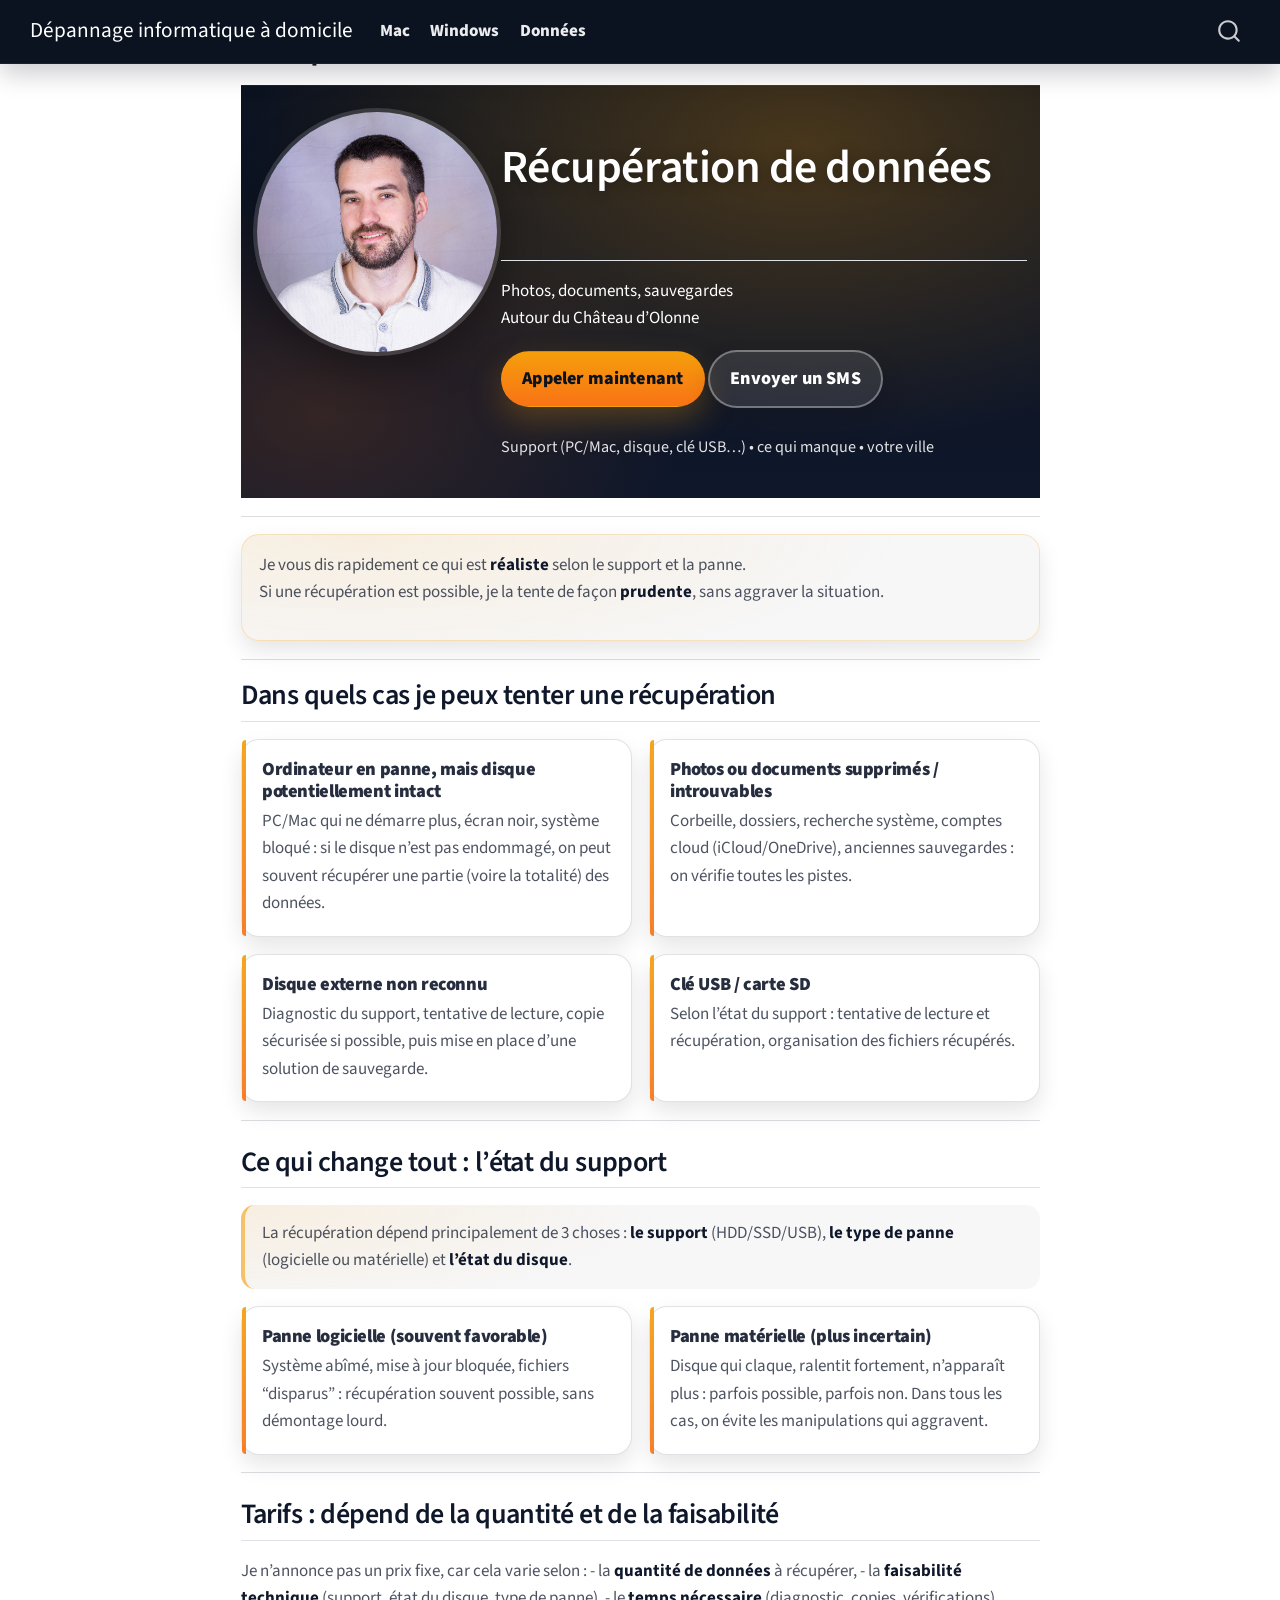
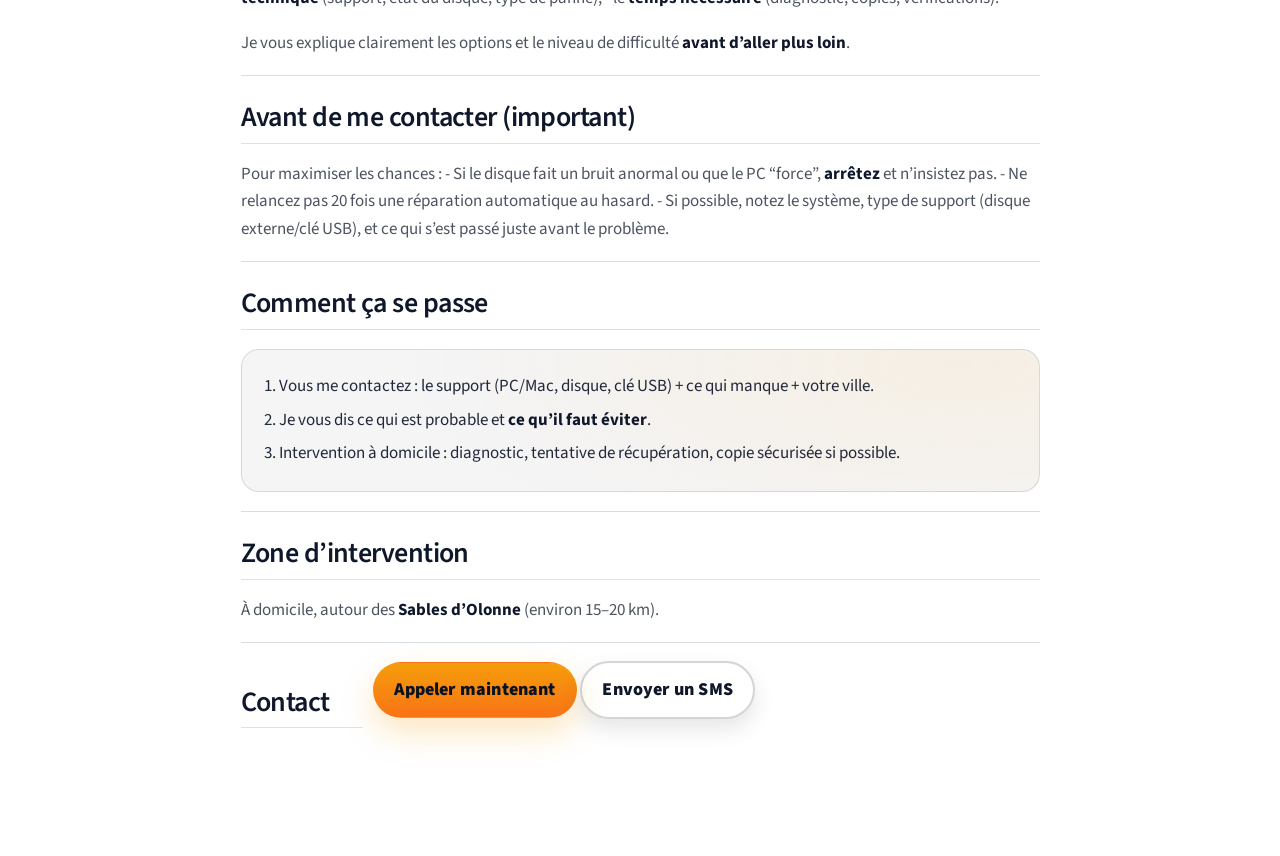
==== commit c116d0da: "Built site for gh-pages" ====
--- a/donnees.html
+++ b/donnees.html
@@ -7,7 +7,7 @@
 <meta name="viewport" content="width=device-width, initial-scale=1.0, user-scalable=yes">
 
 
-<title>Récupération de données – Château d’Olonne – Dépannage informatique à domicile</title>
+<title>Récupération de données – Les Sables d’Olonne – Dépannage informatique à domicile</title>
 <style>
 code{white-space: pre-wrap;}
 span.smallcaps{font-variant: small-caps;}
@@ -117,7 +117,7 @@
 
 <header id="title-block-header" class="quarto-title-block default">
 <div class="quarto-title">
-<h1 class="title">Récupération de données – Château d’Olonne</h1>
+<h1 class="title">Récupération de données – Les Sables d’Olonne</h1>
 </div>
 
 
@@ -142,7 +142,7 @@
 <div class="container">
 <div class="columns v-center">
 <div class="column" style="width:32%;">
-<p><img src="profile.jpg" class="avatar-img img-fluid" alt="Récupération de données à domicile autour du Château d’Olonne" loading="eager"></p>
+<p><img src="profile.jpg" class="avatar-img img-fluid" alt="Récupération de données à domicile autour des Sables d’Olonne" loading="eager"></p>
 </div><div class="column" style="width:68%;">
 <section id="récupération-de-données" class="level1">
 <h1><span class="hero-title">Récupération de données</span></h1>
@@ -231,15 +231,14 @@
 </section>
 <section id="zone-dintervention" class="level2">
 <h2 class="anchored" data-anchor-id="zone-dintervention">Zone d’intervention</h2>
-<p>À domicile, autour du <strong>Château d’Olonne</strong> (environ 15–20 km).</p>
-<hr>
-</section>
-<section id="contact" class="level2">
+<p>À domicile, autour des <strong>Sables d’Olonne</strong> (environ 15–20 km).</p>
+<hr>
+<!-- CTA desktop : masqués sur mobile via .desktop-cta -->
+</section>
+<section id="contact" class="level2 hero-cta desktop-cta">
 <h2 class="anchored" data-anchor-id="contact">Contact</h2>
-<!-- CTA desktop : masqués sur mobile via .desktop-cta -->
-<div class="hero-cta desktop-cta">
 <p><a href="tel:+33627101468" class="btn btn-primary btn-lg">Appeler maintenant</a> <a href="sms:+33627101468" class="btn btn-outline btn-lg">Envoyer un SMS</a></p>
-</div>
+</section>
 <!-- Données structurées (SEO local) -->
 <script type="application/ld+json">
 {
@@ -259,7 +258,6 @@
 </script>
 
 
-</section>
 
 </main> <!-- /main -->
 <script id="quarto-html-after-body" type="application/javascript">
--- a/styles.css
+++ b/styles.css
@@ -477,3 +477,18 @@
   .card:hover{ transform:none; box-shadow: var(--shadow-1); }
   .btn:hover{ transform:none; }
 }
+
+@media (max-width:768px){
+  /* Masque le texte du "brand" dans la navbar */
+  .navbar .navbar-brand{
+    display: none !important;
+  }
+}
+
+@media (max-width:768px){
+  .navbar{
+    padding-top: .25rem;
+    padding-bottom: .25rem;
+  }
+}
+
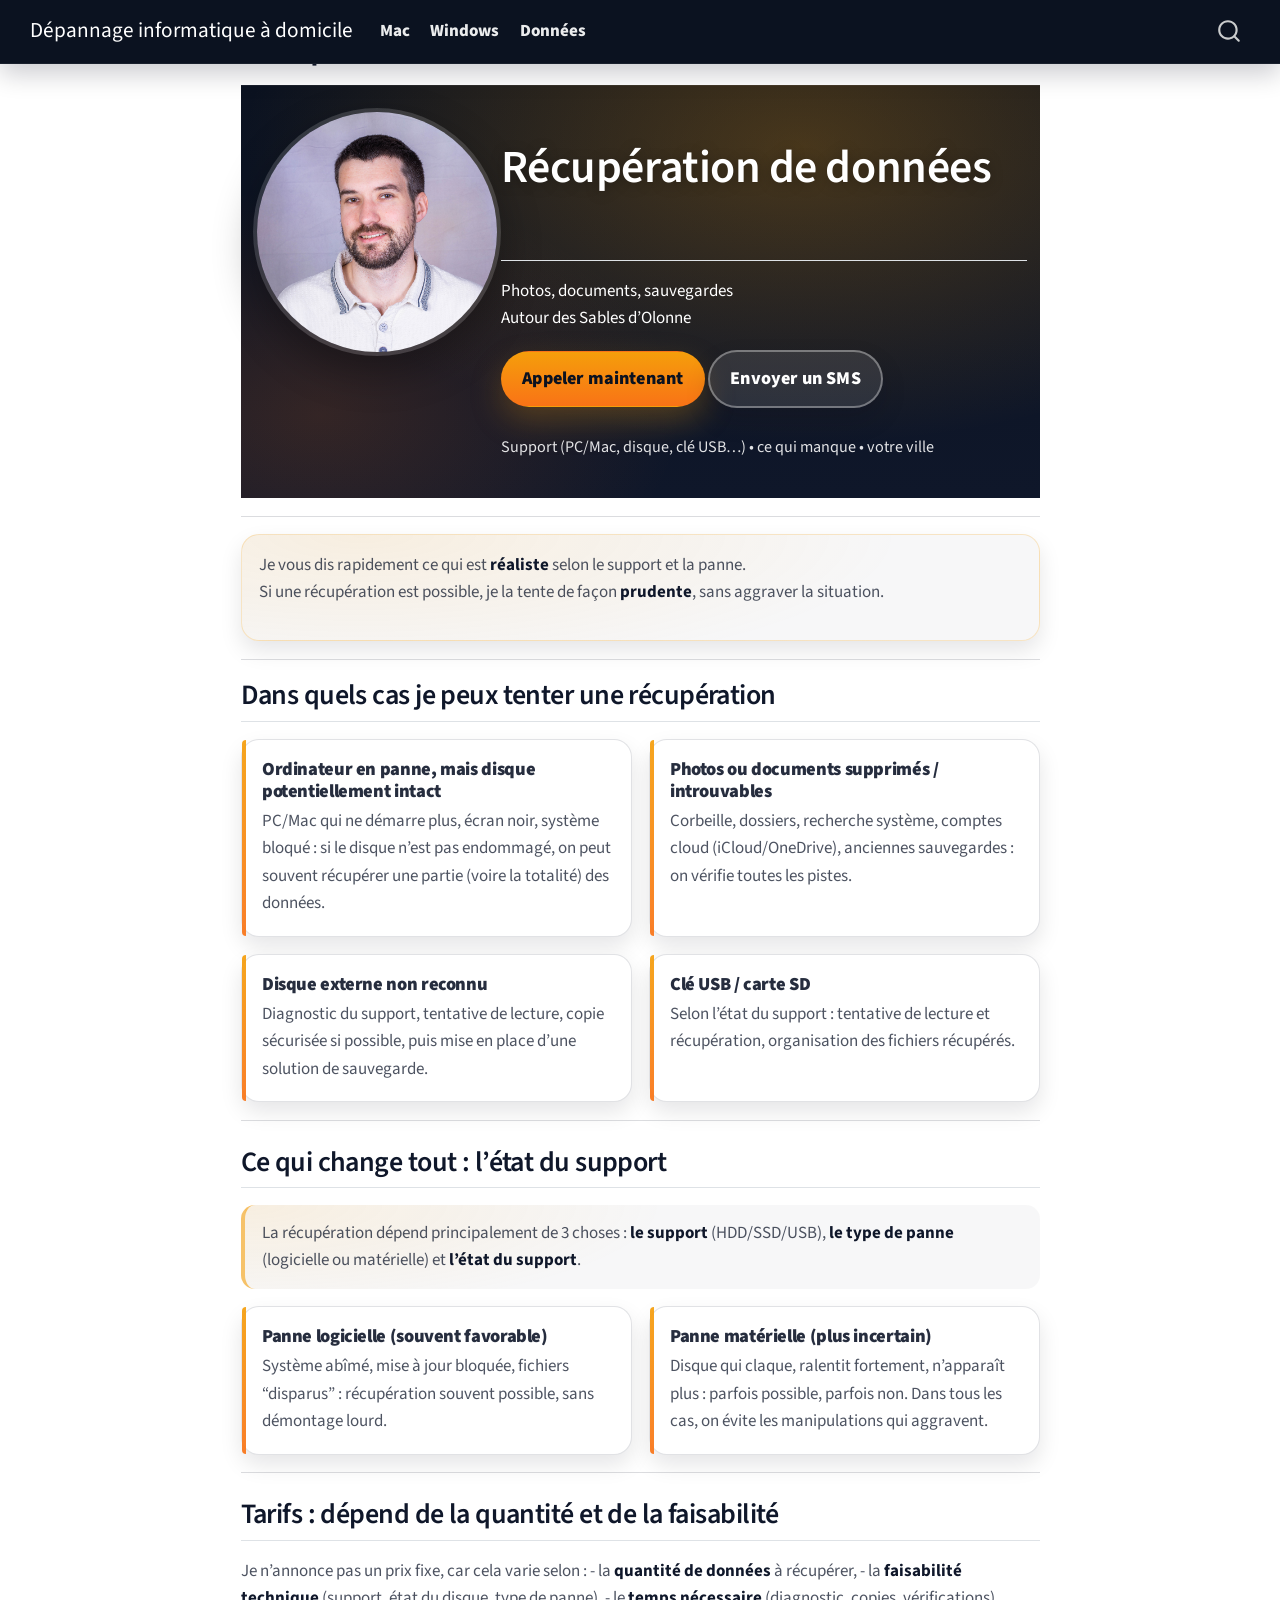
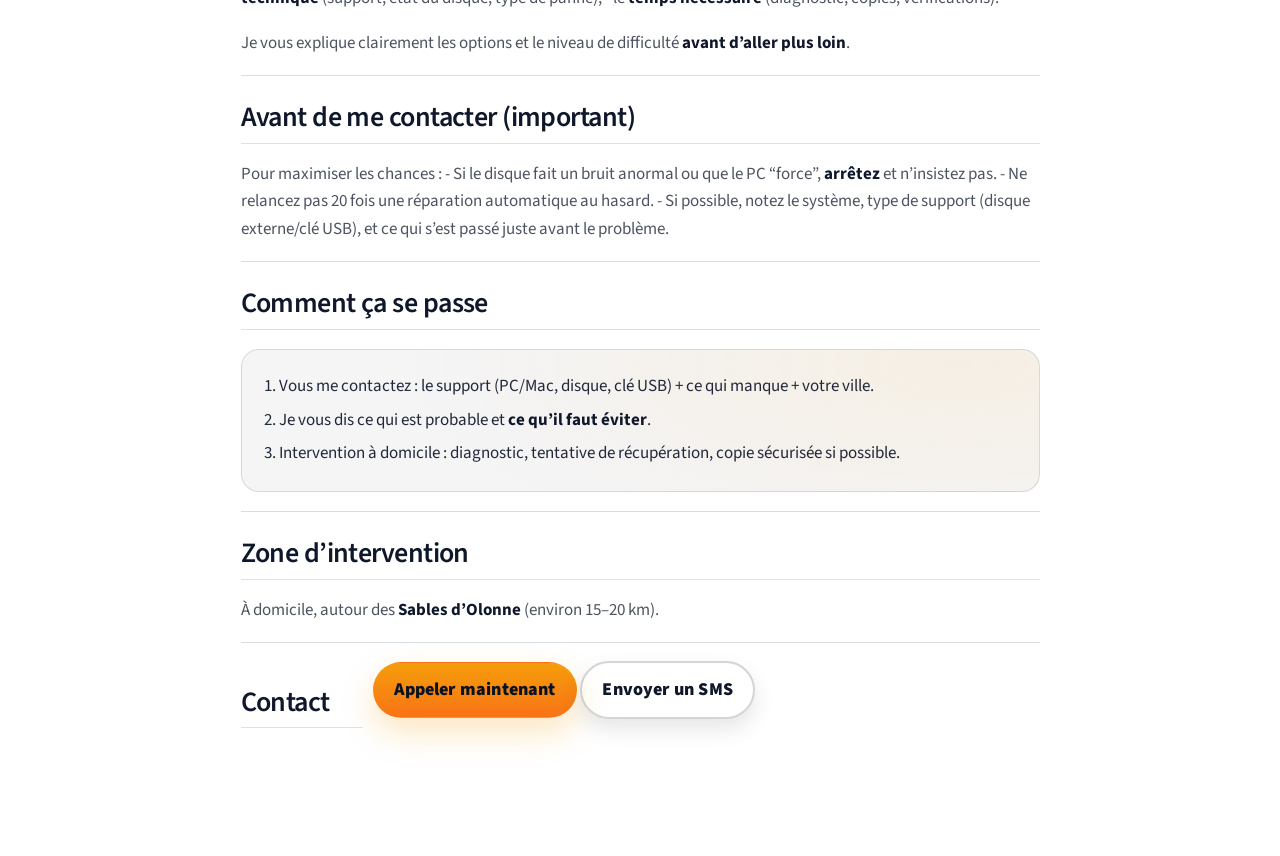
==== commit 84ade55e: "Built site for gh-pages" ====
--- a/donnees.html
+++ b/donnees.html
@@ -148,7 +148,7 @@
 <h1><span class="hero-title">Récupération de données</span></h1>
 <section id="section" class="level2">
 <h2 class="anchored" data-anchor-id="section"><span class="hero-subtitle"></span></h2>
-<p>Photos, documents, sauvegardes<br> Autour du Château d’Olonne </p>
+<p>Photos, documents, sauvegardes<br> Autour des Sables d’Olonne </p>
 <!-- CTA desktop : masqués sur mobile via .desktop-cta -->
 <div class="hero-cta desktop-cta">
 <p><a href="tel:+33627101468" class="btn btn-primary btn-lg">Appeler maintenant</a> <a href="sms:+33627101468" class="btn btn-outline btn-lg">Envoyer un SMS</a></p>
@@ -193,7 +193,7 @@
 <section id="ce-qui-change-tout-létat-du-support" class="level2">
 <h2 class="anchored" data-anchor-id="ce-qui-change-tout-létat-du-support">Ce qui change tout : l’état du support</h2>
 <blockquote class="blockquote">
-<p>La récupération dépend principalement de 3 choses : <strong>le support</strong> (HDD/SSD/USB), <strong>le type de panne</strong> (logicielle ou matérielle) et <strong>l’état du disque</strong>.</p>
+<p>La récupération dépend principalement de 3 choses : <strong>le support</strong> (HDD/SSD/USB), <strong>le type de panne</strong> (logicielle ou matérielle) et <strong>l’état du support</strong>.</p>
 </blockquote>
 <div class="grid">
 <section id="panne-logicielle-souvent-favorable" class="level3 g-col-12 g-col-md-6 card">
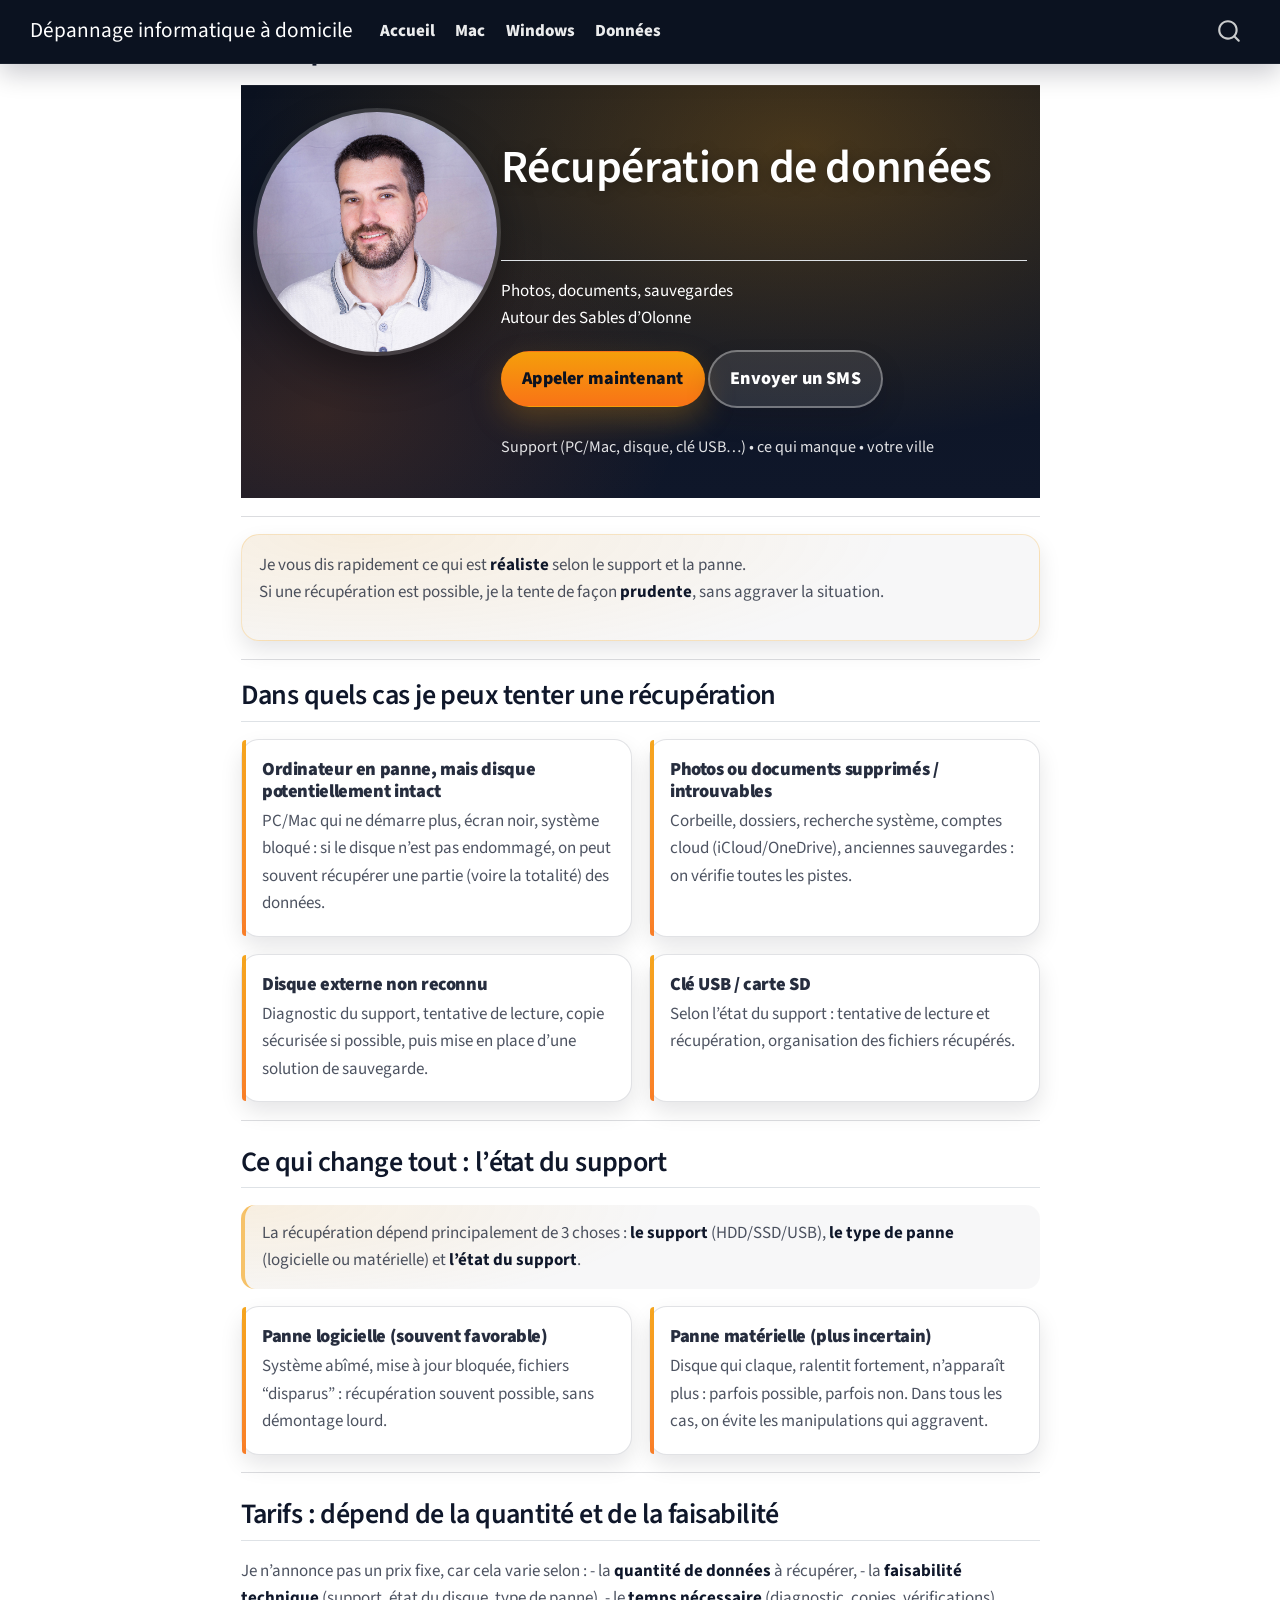
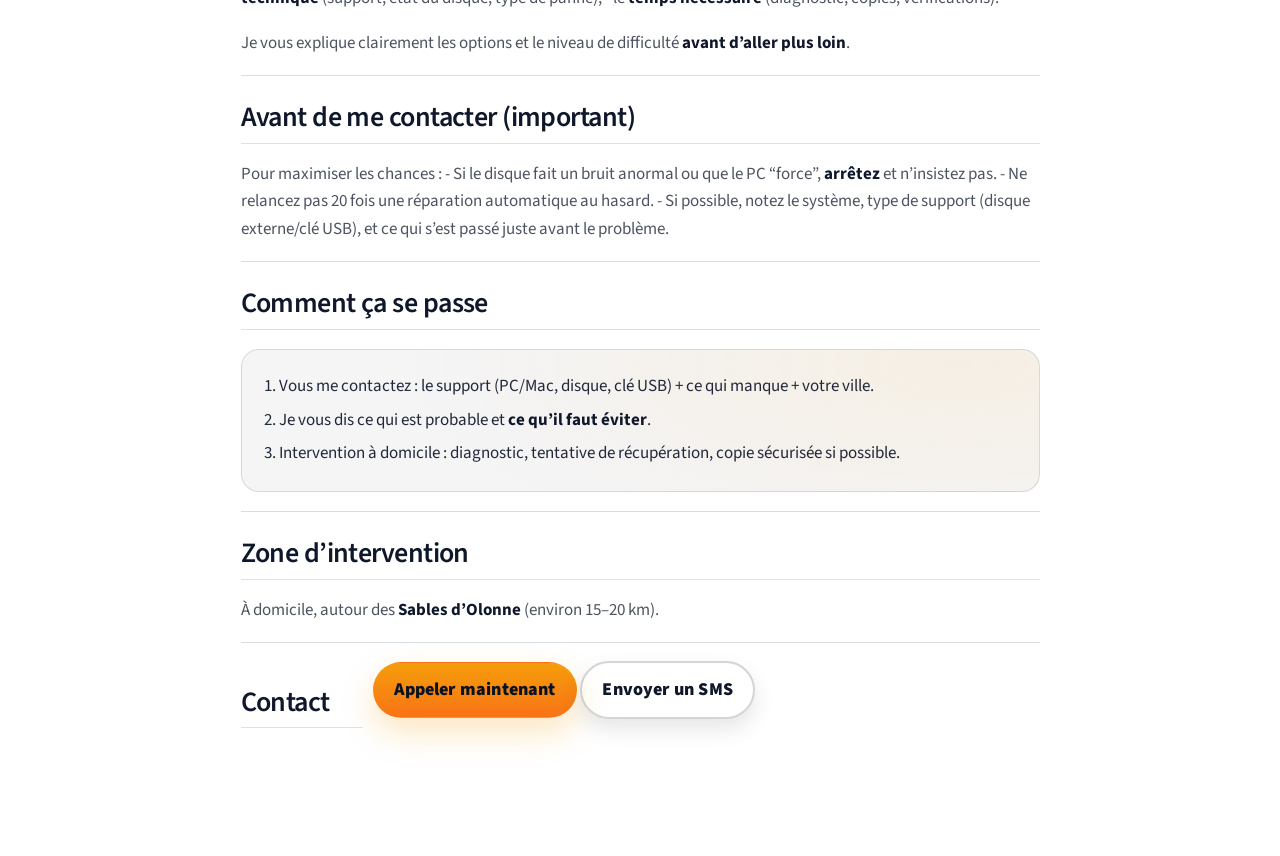
==== commit 7eb2127c: "Built site for gh-pages" ====
--- a/donnees.html
+++ b/donnees.html
@@ -88,6 +88,10 @@
 </button>
           <div class="collapse navbar-collapse" id="navbarCollapse">
             <ul class="navbar-nav navbar-nav-scroll me-auto">
+  <li class="nav-item">
+    <a class="nav-link" href="./index.html"> 
+<span class="menu-text">Accueil</span></a>
+  </li>  
   <li class="nav-item">
     <a class="nav-link" href="./mac.html"> 
 <span class="menu-text">Mac</span></a>
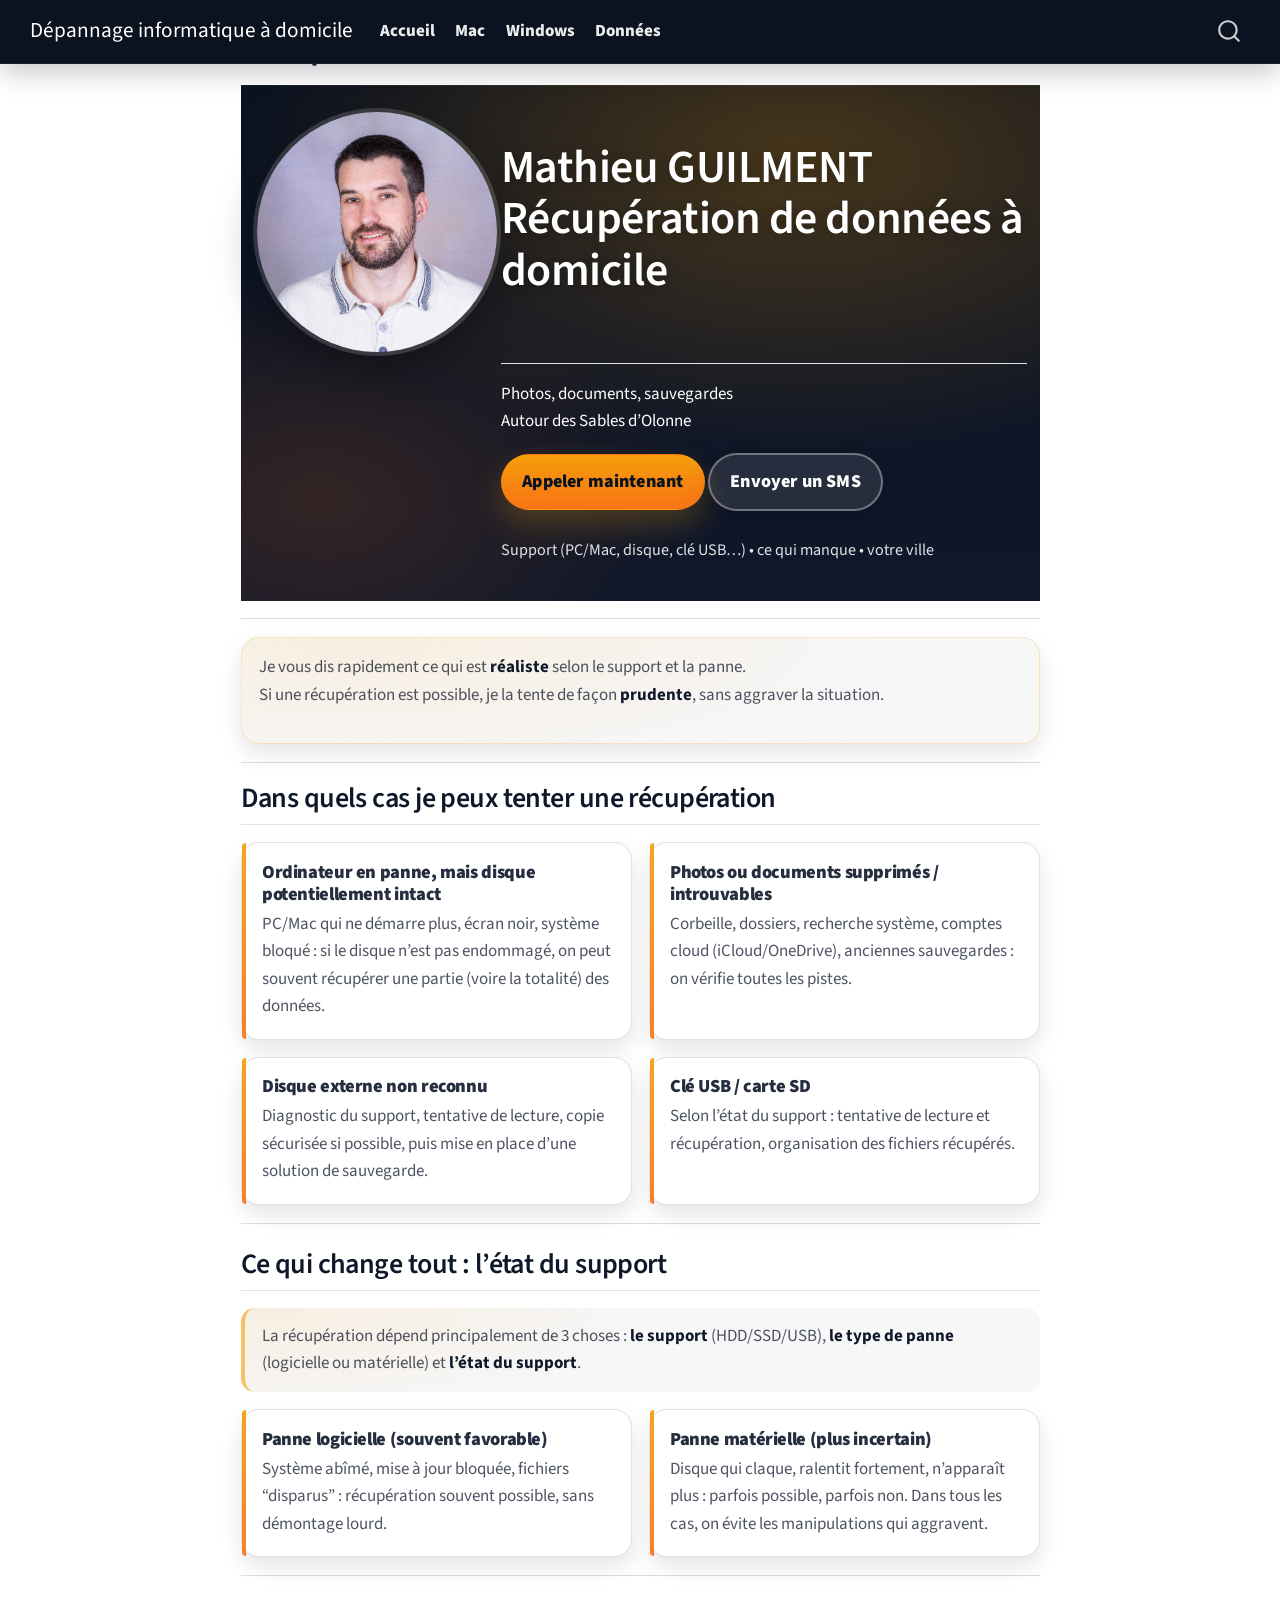
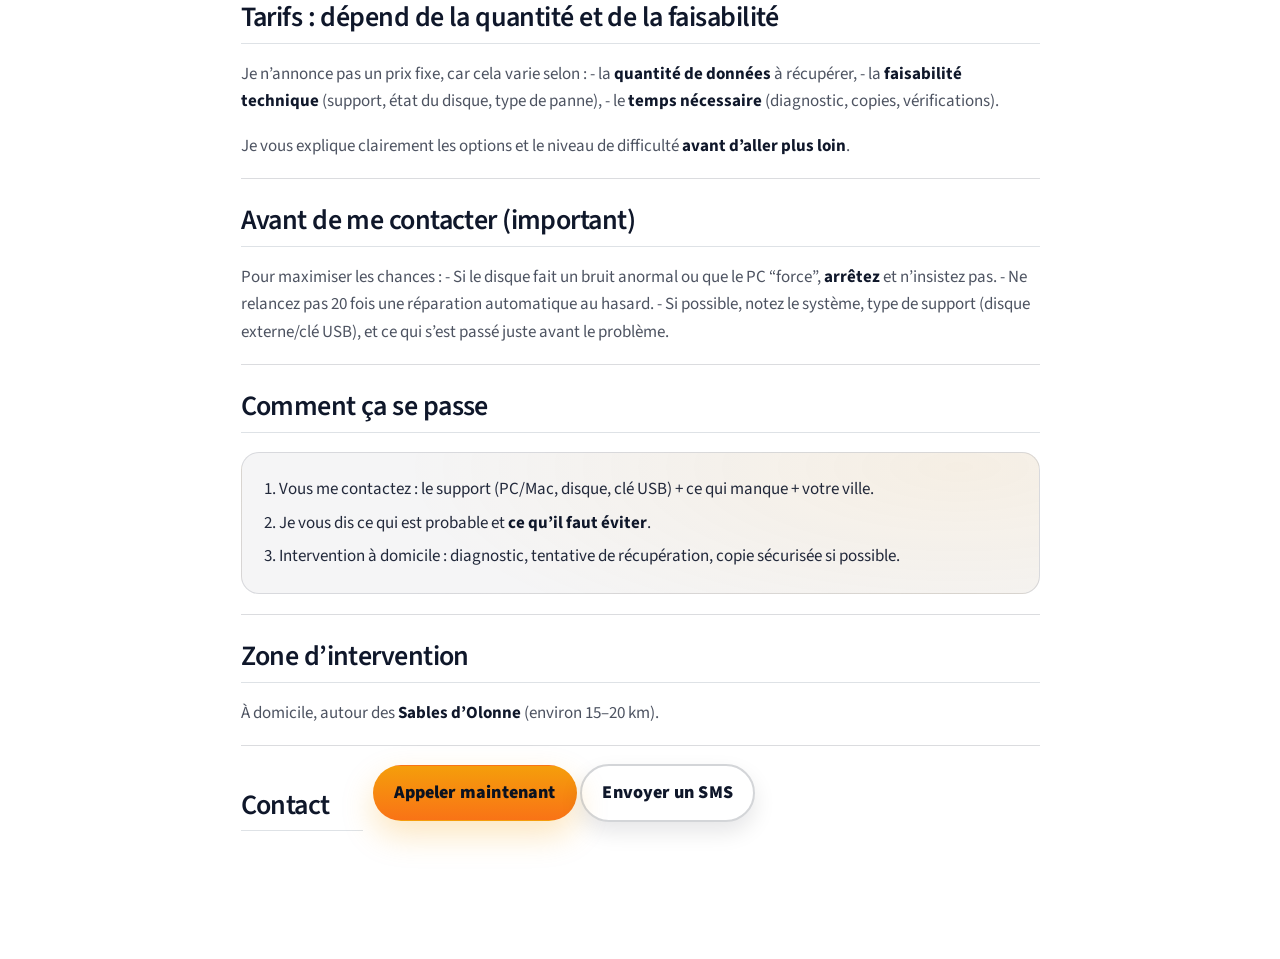
==== commit 3ceef783: "Built site for gh-pages" ====
--- a/donnees.html
+++ b/donnees.html
@@ -148,8 +148,8 @@
 <div class="column" style="width:32%;">
 <p><img src="profile.jpg" class="avatar-img img-fluid" alt="Récupération de données à domicile autour des Sables d’Olonne" loading="eager"></p>
 </div><div class="column" style="width:68%;">
-<section id="récupération-de-données" class="level1">
-<h1><span class="hero-title">Récupération de données</span></h1>
+<section id="mathieu-guilment-récupération-de-données-à-domicile" class="level1">
+<h1><span class="hero-title">Mathieu GUILMENT Récupération de données à domicile</span></h1>
 <section id="section" class="level2">
 <h2 class="anchored" data-anchor-id="section"><span class="hero-subtitle"></span></h2>
 <p>Photos, documents, sauvegardes<br> Autour des Sables d’Olonne </p>
--- a/styles.css
+++ b/styles.css
@@ -491,4 +491,54 @@
     padding-bottom: .25rem;
   }
 }
-
+@media (max-width:768px){
+  .avatar-img{
+    border-width: 5px;
+    box-shadow: 0 18px 44px rgba(0,0,0,.35);
+  }
+}
+
+/* MOBILE — masquer le titre de page Quarto (ex: "Sables d’Olonne") */
+@media (max-width:768px){
+  main > h1{
+    display: none !important;
+  }
+}
+/* MOBILE — hero en colonne + avatar plus grand */
+@media (max-width:768px){
+
+  /* 1) Empiler les colonnes du hero (photo au-dessus du texte) */
+  .hero-band .columns{
+    display: flex !important;
+    flex-direction: column !important;
+    align-items: center !important;
+    text-align: center !important;
+    gap: .9rem;
+  }
+
+  /* 2) Forcer les colonnes à prendre toute la largeur */
+  .hero-band .column{
+    width: 100% !important;
+  }
+
+  /* 3) Avatar plus grand sur mobile */
+  .avatar-img{
+    width: min(240px, 72vw) !important;
+  }
+
+  /* 4) Un peu d’air et lisibilité */
+  .hero-subtitle{
+    margin-bottom: .2rem;
+  }
+
+  /* 5) (optionnel) réduire la ligne séparatrice si elle existe visuellement */
+  .hero-band hr{
+    margin: .6rem 0;
+  }
+}
+@media (max-width:768px){
+  .hero-band h1{
+    font-size: 1.4rem;
+  }
+}
+
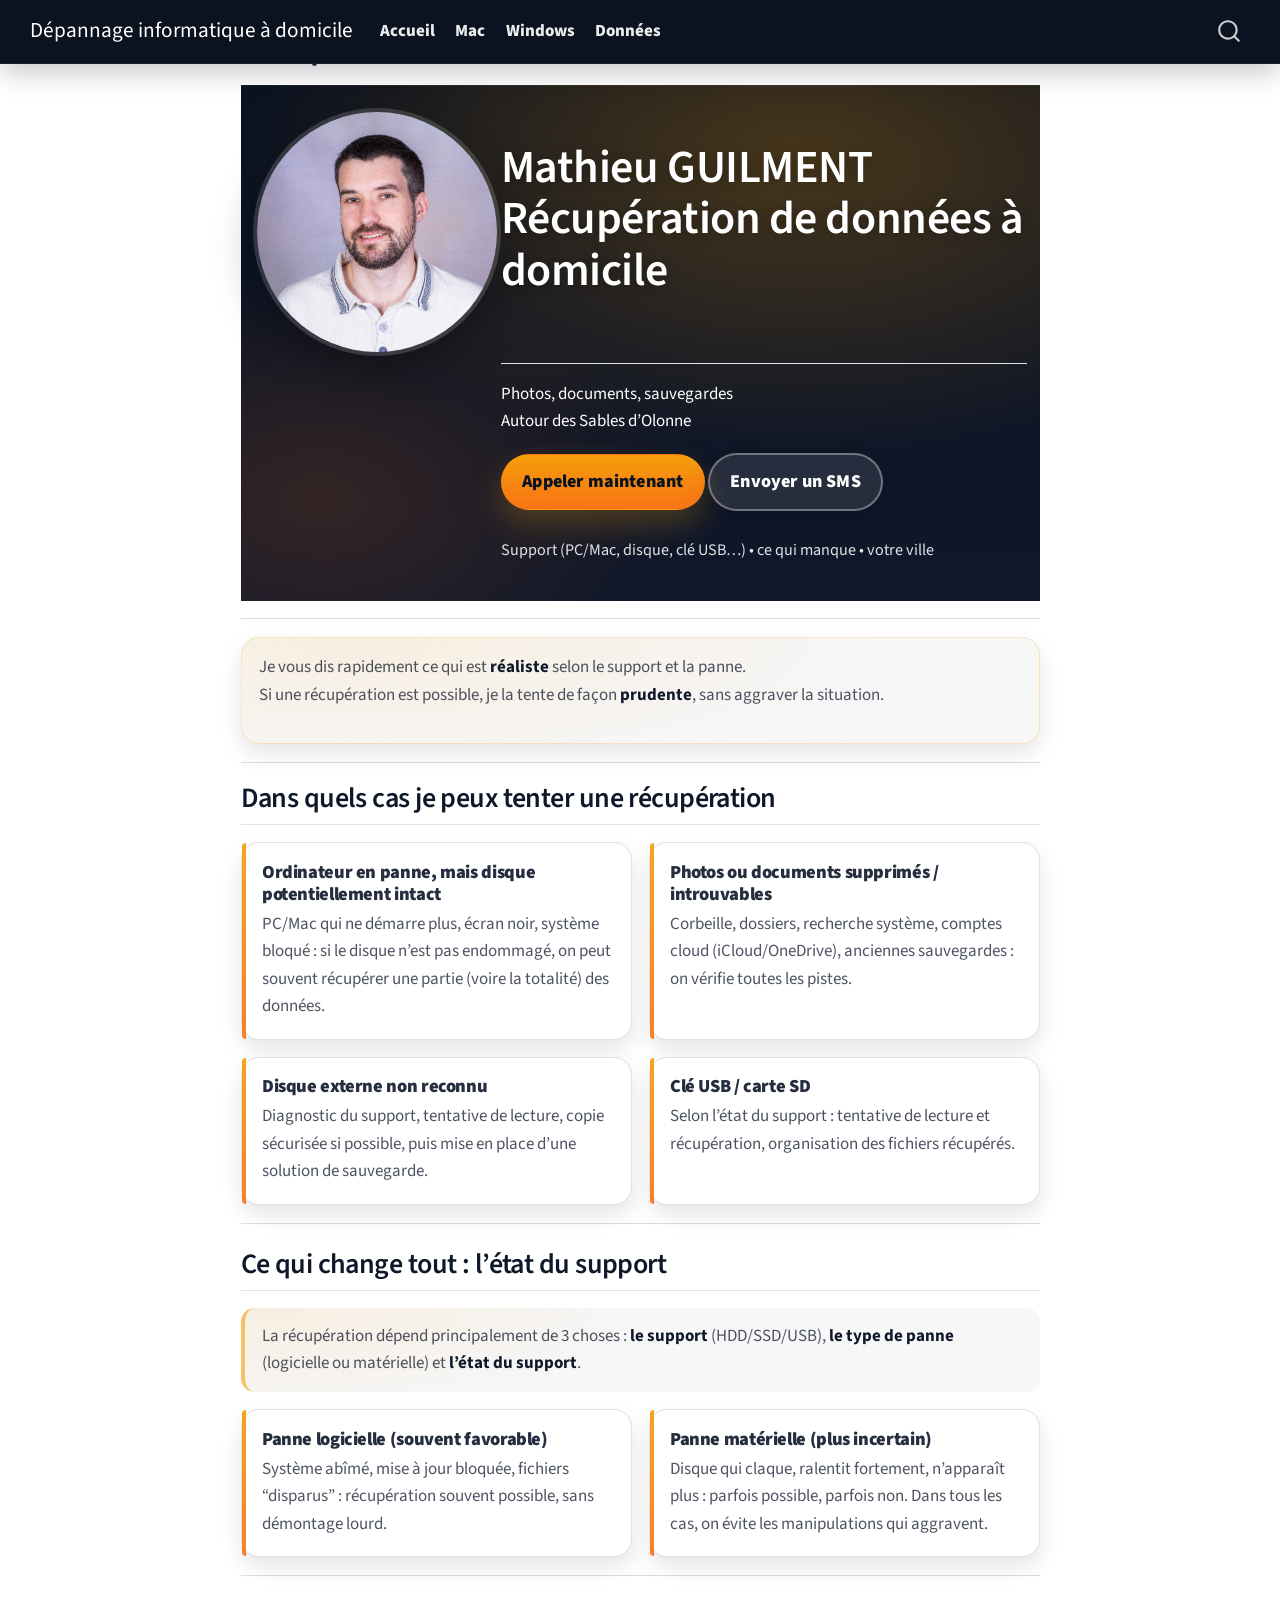
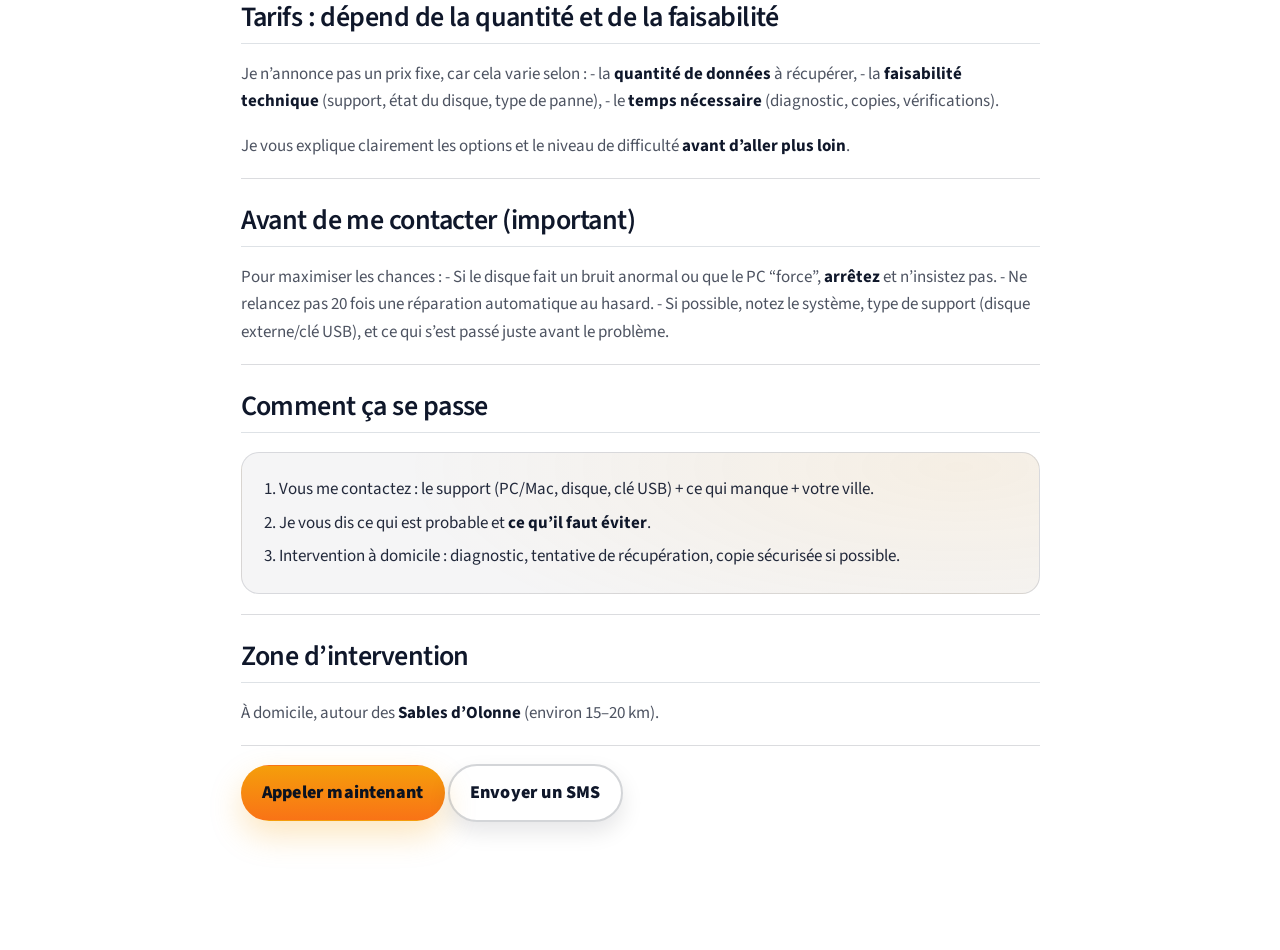
==== commit 266cb326: "Built site for gh-pages" ====
--- a/donnees.html
+++ b/donnees.html
@@ -238,11 +238,9 @@
 <p>À domicile, autour des <strong>Sables d’Olonne</strong> (environ 15–20 km).</p>
 <hr>
 <!-- CTA desktop : masqués sur mobile via .desktop-cta -->
-</section>
-<section id="contact" class="level2 hero-cta desktop-cta">
-<h2 class="anchored" data-anchor-id="contact">Contact</h2>
+<div class="hero-cta desktop-cta">
 <p><a href="tel:+33627101468" class="btn btn-primary btn-lg">Appeler maintenant</a> <a href="sms:+33627101468" class="btn btn-outline btn-lg">Envoyer un SMS</a></p>
-</section>
+</div>
 <!-- Données structurées (SEO local) -->
 <script type="application/ld+json">
 {
@@ -262,6 +260,7 @@
 </script>
 
 
+</section>
 
 </main> <!-- /main -->
 <script id="quarto-html-after-body" type="application/javascript">
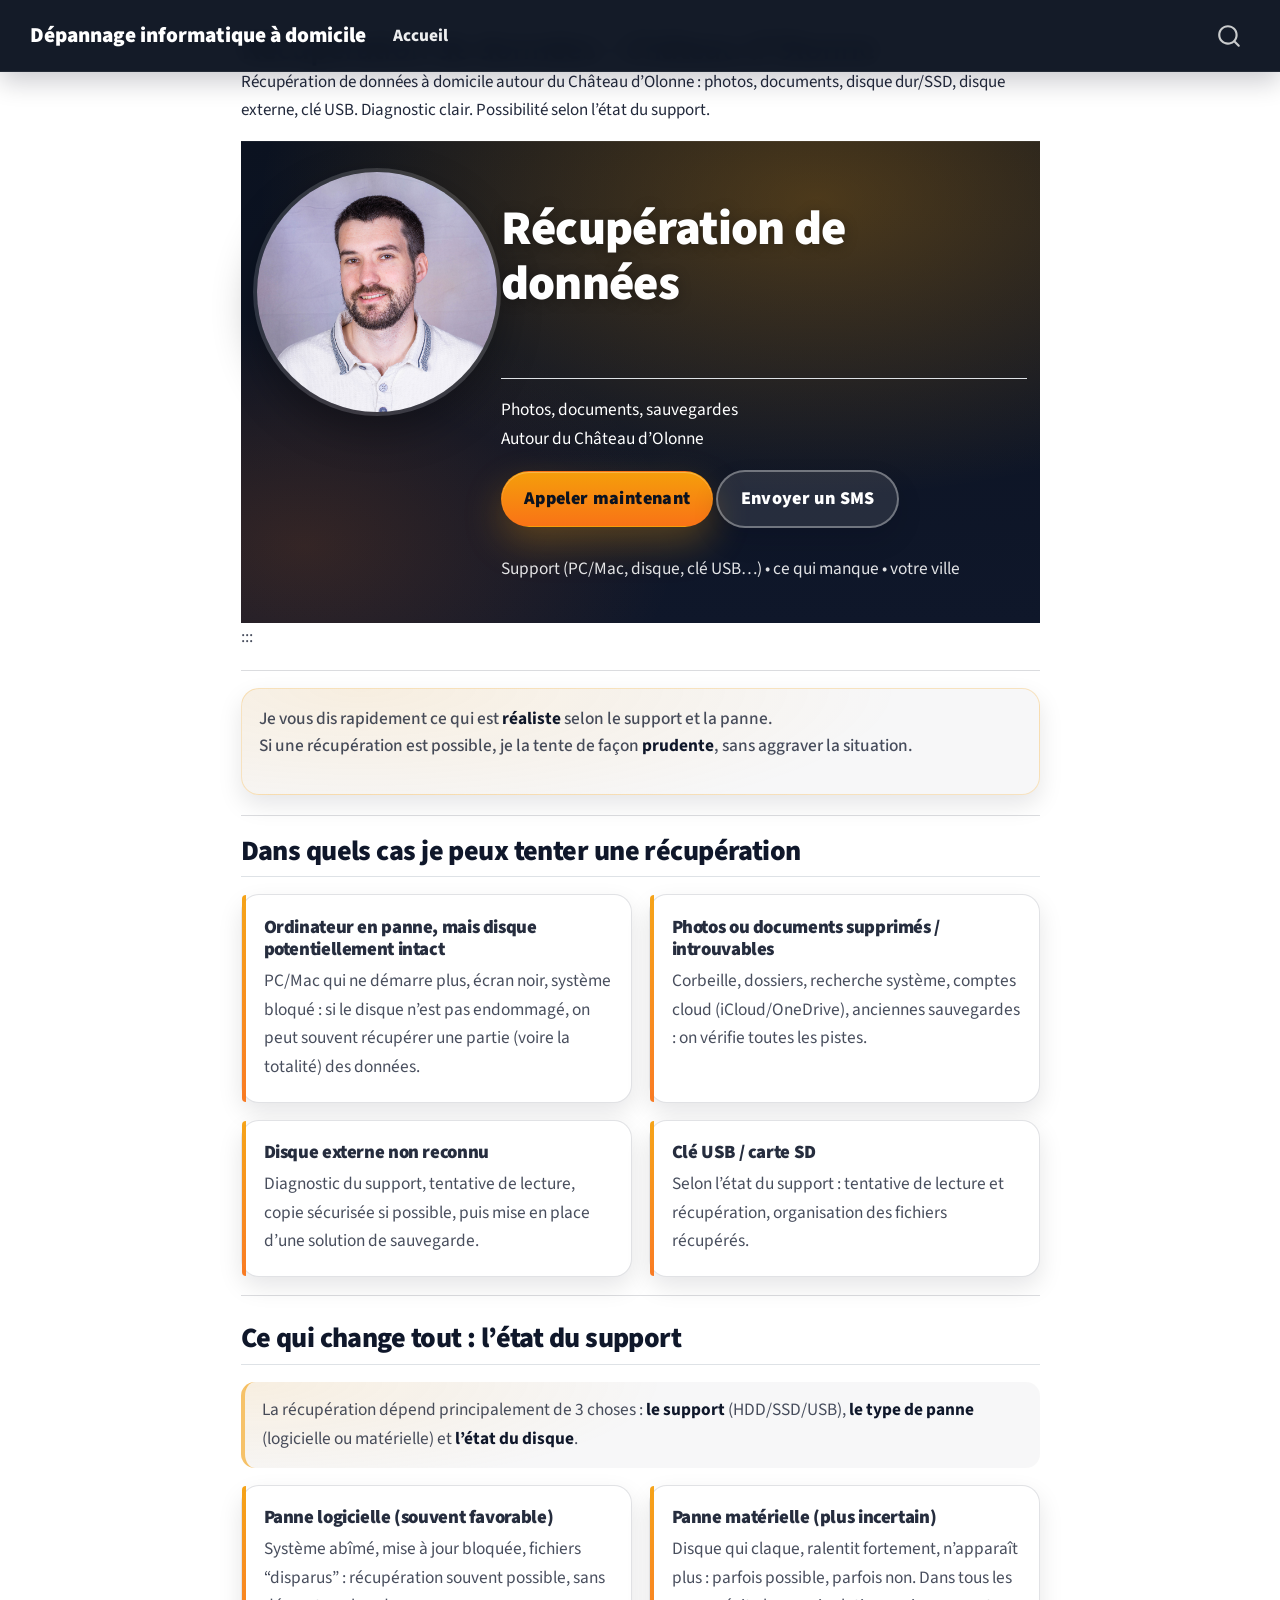
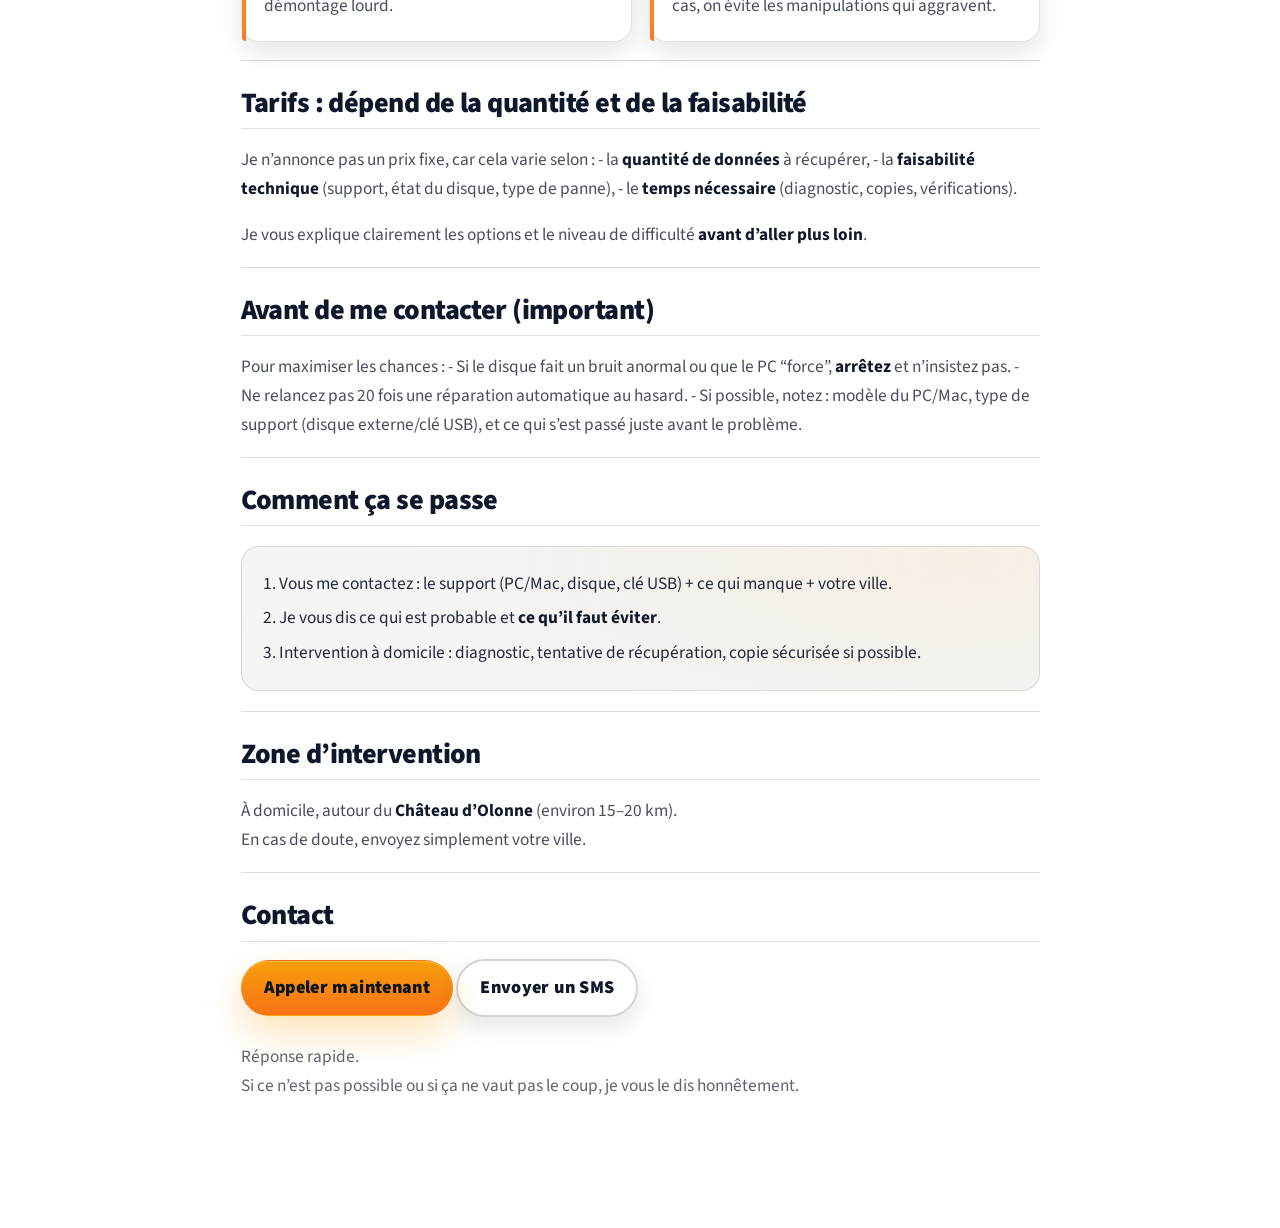
==== commit 9e064d3f: "Built site for gh-pages" ====
--- a/donnees.html
+++ b/donnees.html
@@ -2,12 +2,13 @@
 <html xmlns="http://www.w3.org/1999/xhtml" lang="fr" xml:lang="fr"><head>
 
 <meta charset="utf-8">
-<meta name="generator" content="quarto-1.5.57">
+<meta name="generator" content="quarto-1.6.42">
 
 <meta name="viewport" content="width=device-width, initial-scale=1.0, user-scalable=yes">
 
-
-<title>Récupération de données – Les Sables d’Olonne – Dépannage informatique à domicile</title>
+<meta name="description" content="Récupération de données à domicile autour du Château d’Olonne : photos, documents, disque dur/SSD, disque externe, clé USB. Diagnostic clair. Possibilité selon l’état du support.">
+
+<title>Récupération de données – Château d’Olonne – Dépannage informatique à domicile</title>
 <style>
 code{white-space: pre-wrap;}
 span.smallcaps{font-variant: small-caps;}
@@ -34,10 +35,10 @@
 <script src="site_libs/quarto-html/tippy.umd.min.js"></script>
 <script src="site_libs/quarto-html/anchor.min.js"></script>
 <link href="site_libs/quarto-html/tippy.css" rel="stylesheet">
-<link href="site_libs/quarto-html/quarto-syntax-highlighting.css" rel="stylesheet" id="quarto-text-highlighting-styles">
+<link href="site_libs/quarto-html/quarto-syntax-highlighting-2f5df379a58b258e96c21c0638c20c03.css" rel="stylesheet" id="quarto-text-highlighting-styles">
 <script src="site_libs/bootstrap/bootstrap.min.js"></script>
 <link href="site_libs/bootstrap/bootstrap-icons.css" rel="stylesheet">
-<link href="site_libs/bootstrap/bootstrap.min.css" rel="stylesheet" id="quarto-bootstrap" data-mode="light">
+<link href="site_libs/bootstrap/bootstrap-74c90939484fe00be8d5db7ece5ff9a7.min.css" rel="stylesheet" append-hash="true" id="quarto-bootstrap" data-mode="light">
 <script id="quarto-search-options" type="application/json">{
   "location": "navbar",
   "copy-button": false,
@@ -92,18 +93,6 @@
     <a class="nav-link" href="./index.html"> 
 <span class="menu-text">Accueil</span></a>
   </li>  
-  <li class="nav-item">
-    <a class="nav-link" href="./mac.html"> 
-<span class="menu-text">Mac</span></a>
-  </li>  
-  <li class="nav-item">
-    <a class="nav-link" href="./windows.html"> 
-<span class="menu-text">Windows</span></a>
-  </li>  
-  <li class="nav-item">
-    <a class="nav-link active" href="./donnees.html" aria-current="page"> 
-<span class="menu-text">Données</span></a>
-  </li>  
 </ul>
           </div> <!-- /navcollapse -->
             <div class="quarto-navbar-tools">
@@ -121,9 +110,14 @@
 
 <header id="title-block-header" class="quarto-title-block default">
 <div class="quarto-title">
-<h1 class="title">Récupération de données – Les Sables d’Olonne</h1>
-</div>
-
+<h1 class="title">Récupération de données – Château d’Olonne</h1>
+</div>
+
+<div>
+  <div class="description">
+    Récupération de données à domicile autour du Château d’Olonne : photos, documents, disque dur/SSD, disque externe, clé USB. Diagnostic clair. Possibilité selon l’état du support.
+  </div>
+</div>
 
 
 <div class="quarto-title-meta">
@@ -146,13 +140,13 @@
 <div class="container">
 <div class="columns v-center">
 <div class="column" style="width:32%;">
-<p><img src="profile.jpg" class="avatar-img img-fluid" alt="Récupération de données à domicile autour des Sables d’Olonne" loading="eager"></p>
+<p><img src="profile.jpg" class="avatar-img img-fluid" alt="Récupération de données à domicile autour du Château d’Olonne" loading="eager"></p>
 </div><div class="column" style="width:68%;">
-<section id="mathieu-guilment-récupération-de-données-à-domicile" class="level1">
-<h1><span class="hero-title">Mathieu GUILMENT Récupération de données à domicile</span></h1>
+<section id="récupération-de-données" class="level1">
+<h1><span class="hero-title">Récupération de données</span></h1>
 <section id="section" class="level2">
 <h2 class="anchored" data-anchor-id="section"><span class="hero-subtitle"></span></h2>
-<p>Photos, documents, sauvegardes<br> Autour des Sables d’Olonne </p>
+<p>Photos, documents, sauvegardes<br> Autour du Château d’Olonne </p>
 <!-- CTA desktop : masqués sur mobile via .desktop-cta -->
 <div class="hero-cta desktop-cta">
 <p><a href="tel:+33627101468" class="btn btn-primary btn-lg">Appeler maintenant</a> <a href="sms:+33627101468" class="btn btn-outline btn-lg">Envoyer un SMS</a></p>
@@ -166,6 +160,7 @@
 </div>
 </div>
 </div>
+<p>:::</p>
 <hr>
 <div class="trust-row">
 <p>Je vous dis rapidement ce qui est <strong>réaliste</strong> selon le support et la panne.<br>
@@ -197,7 +192,7 @@
 <section id="ce-qui-change-tout-létat-du-support" class="level2">
 <h2 class="anchored" data-anchor-id="ce-qui-change-tout-létat-du-support">Ce qui change tout : l’état du support</h2>
 <blockquote class="blockquote">
-<p>La récupération dépend principalement de 3 choses : <strong>le support</strong> (HDD/SSD/USB), <strong>le type de panne</strong> (logicielle ou matérielle) et <strong>l’état du support</strong>.</p>
+<p>La récupération dépend principalement de 3 choses : <strong>le support</strong> (HDD/SSD/USB), <strong>le type de panne</strong> (logicielle ou matérielle) et <strong>l’état du disque</strong>.</p>
 </blockquote>
 <div class="grid">
 <section id="panne-logicielle-souvent-favorable" class="level3 g-col-12 g-col-md-6 card">
@@ -219,7 +214,7 @@
 </section>
 <section id="avant-de-me-contacter-important" class="level2">
 <h2 class="anchored" data-anchor-id="avant-de-me-contacter-important">Avant de me contacter (important)</h2>
-<p>Pour maximiser les chances : - Si le disque fait un bruit anormal ou que le PC “force”, <strong>arrêtez</strong> et n’insistez pas. - Ne relancez pas 20 fois une réparation automatique au hasard. - Si possible, notez le système, type de support (disque externe/clé USB), et ce qui s’est passé juste avant le problème.</p>
+<p>Pour maximiser les chances : - Si le disque fait un bruit anormal ou que le PC “force”, <strong>arrêtez</strong> et n’insistez pas. - Ne relancez pas 20 fois une réparation automatique au hasard. - Si possible, notez : modèle du PC/Mac, type de support (disque externe/clé USB), et ce qui s’est passé juste avant le problème.</p>
 <hr>
 </section>
 <section id="comment-ça-se-passe" class="level2">
@@ -235,11 +230,19 @@
 </section>
 <section id="zone-dintervention" class="level2">
 <h2 class="anchored" data-anchor-id="zone-dintervention">Zone d’intervention</h2>
-<p>À domicile, autour des <strong>Sables d’Olonne</strong> (environ 15–20 km).</p>
-<hr>
+<p>À domicile, autour du <strong>Château d’Olonne</strong> (environ 15–20 km).<br>
+En cas de doute, envoyez simplement votre ville.</p>
+<hr>
+</section>
+<section id="contact" class="level2">
+<h2 class="anchored" data-anchor-id="contact">Contact</h2>
 <!-- CTA desktop : masqués sur mobile via .desktop-cta -->
 <div class="hero-cta desktop-cta">
 <p><a href="tel:+33627101468" class="btn btn-primary btn-lg">Appeler maintenant</a> <a href="sms:+33627101468" class="btn btn-outline btn-lg">Envoyer un SMS</a></p>
+</div>
+<div class="cta-sub">
+<p>Réponse rapide.<br>
+Si ce n’est pas possible ou si ça ne vaut pas le coup, je vous le dis honnêtement.</p>
 </div>
 <!-- Données structurées (SEO local) -->
 <script type="application/ld+json">
@@ -345,8 +348,6 @@
   });
   clipboard.on('success', onCopySuccess);
   if (window.document.getElementById('quarto-embedded-source-code-modal')) {
-    // For code content inside modals, clipBoardJS needs to be initialized with a container option
-    // TODO: Check when it could be a function (https://github.com/zenorocha/clipboard.js/issues/860)
     const clipboardModal = new window.ClipboardJS('.code-copy-button[data-in-quarto-modal]', {
       text: getTextToCopy,
       container: window.document.getElementById('quarto-embedded-source-code-modal')
@@ -457,7 +458,6 @@
       if (window.Quarto?.typesetMath) {
         window.Quarto.typesetMath(note);
       }
-      // TODO in 1.5, we should make sure this works without a callout special case
       if (note.classList.contains("callout")) {
         return note.outerHTML;
       } else {
--- a/site_libs/quarto-html/quarto-syntax-highlighting-2f5df379a58b258e96c21c0638c20c03.css
+++ b/site_libs/quarto-html/quarto-syntax-highlighting-2f5df379a58b258e96c21c0638c20c03.css
@@ -0,0 +1,205 @@
+/* quarto syntax highlight colors */
+:root {
+  --quarto-hl-ot-color: #003B4F;
+  --quarto-hl-at-color: #657422;
+  --quarto-hl-ss-color: #20794D;
+  --quarto-hl-an-color: #5E5E5E;
+  --quarto-hl-fu-color: #4758AB;
+  --quarto-hl-st-color: #20794D;
+  --quarto-hl-cf-color: #003B4F;
+  --quarto-hl-op-color: #5E5E5E;
+  --quarto-hl-er-color: #AD0000;
+  --quarto-hl-bn-color: #AD0000;
+  --quarto-hl-al-color: #AD0000;
+  --quarto-hl-va-color: #111111;
+  --quarto-hl-bu-color: inherit;
+  --quarto-hl-ex-color: inherit;
+  --quarto-hl-pp-color: #AD0000;
+  --quarto-hl-in-color: #5E5E5E;
+  --quarto-hl-vs-color: #20794D;
+  --quarto-hl-wa-color: #5E5E5E;
+  --quarto-hl-do-color: #5E5E5E;
+  --quarto-hl-im-color: #00769E;
+  --quarto-hl-ch-color: #20794D;
+  --quarto-hl-dt-color: #AD0000;
+  --quarto-hl-fl-color: #AD0000;
+  --quarto-hl-co-color: #5E5E5E;
+  --quarto-hl-cv-color: #5E5E5E;
+  --quarto-hl-cn-color: #8f5902;
+  --quarto-hl-sc-color: #5E5E5E;
+  --quarto-hl-dv-color: #AD0000;
+  --quarto-hl-kw-color: #003B4F;
+}
+
+/* other quarto variables */
+:root {
+  --quarto-font-monospace: SFMono-Regular, Menlo, Monaco, Consolas, "Liberation Mono", "Courier New", monospace;
+}
+
+pre > code.sourceCode > span {
+  color: #003B4F;
+}
+
+code span {
+  color: #003B4F;
+}
+
+code.sourceCode > span {
+  color: #003B4F;
+}
+
+div.sourceCode,
+div.sourceCode pre.sourceCode {
+  color: #003B4F;
+}
+
+code span.ot {
+  color: #003B4F;
+  font-style: inherit;
+}
+
+code span.at {
+  color: #657422;
+  font-style: inherit;
+}
+
+code span.ss {
+  color: #20794D;
+  font-style: inherit;
+}
+
+code span.an {
+  color: #5E5E5E;
+  font-style: inherit;
+}
+
+code span.fu {
+  color: #4758AB;
+  font-style: inherit;
+}
+
+code span.st {
+  color: #20794D;
+  font-style: inherit;
+}
+
+code span.cf {
+  color: #003B4F;
+  font-weight: bold;
+  font-style: inherit;
+}
+
+code span.op {
+  color: #5E5E5E;
+  font-style: inherit;
+}
+
+code span.er {
+  color: #AD0000;
+  font-style: inherit;
+}
+
+code span.bn {
+  color: #AD0000;
+  font-style: inherit;
+}
+
+code span.al {
+  color: #AD0000;
+  font-style: inherit;
+}
+
+code span.va {
+  color: #111111;
+  font-style: inherit;
+}
+
+code span.bu {
+  font-style: inherit;
+}
+
+code span.ex {
+  font-style: inherit;
+}
+
+code span.pp {
+  color: #AD0000;
+  font-style: inherit;
+}
+
+code span.in {
+  color: #5E5E5E;
+  font-style: inherit;
+}
+
+code span.vs {
+  color: #20794D;
+  font-style: inherit;
+}
+
+code span.wa {
+  color: #5E5E5E;
+  font-style: italic;
+}
+
+code span.do {
+  color: #5E5E5E;
+  font-style: italic;
+}
+
+code span.im {
+  color: #00769E;
+  font-style: inherit;
+}
+
+code span.ch {
+  color: #20794D;
+  font-style: inherit;
+}
+
+code span.dt {
+  color: #AD0000;
+  font-style: inherit;
+}
+
+code span.fl {
+  color: #AD0000;
+  font-style: inherit;
+}
+
+code span.co {
+  color: #5E5E5E;
+  font-style: inherit;
+}
+
+code span.cv {
+  color: #5E5E5E;
+  font-style: italic;
+}
+
+code span.cn {
+  color: #8f5902;
+  font-style: inherit;
+}
+
+code span.sc {
+  color: #5E5E5E;
+  font-style: inherit;
+}
+
+code span.dv {
+  color: #AD0000;
+  font-style: inherit;
+}
+
+code span.kw {
+  color: #003B4F;
+  font-weight: bold;
+  font-style: inherit;
+}
+
+.prevent-inlining {
+  content: "</";
+}
+
+/*# sourceMappingURL=35eb38a806ee71ea6d2563be2308c832.css.map */
--- a/styles.css
+++ b/styles.css
@@ -1,103 +1,111 @@
 /* =========================================================
-   DÉPANNAGE INFORMATIQUE — identité pro jaune/orangé
-   Quarto + Bootstrap friendly — Mobile-first (≤390px optimisé)
+   ASSISTANCE APPLE À DOMICILE — identité pro jaune/orangé
+   Quarto + Bootstrap friendly — Mobile-first
    ========================================================= */
 
 /* ---------- 1) Variables ---------- */
 :root{
-  /* Neutres */
   --ink:#0f172a;
   --text:rgba(15,23,42,.92);
-  --muted:rgba(15,23,42,.74);
+  --muted:rgba(15,23,42,.76);
   --bg:#ffffff;
   --panel:rgba(15,23,42,.04);
   --border:rgba(15,23,42,.12);
 
-  /* Accent jaune/orangé */
   --accent:#f59e0b;
   --accent-2:#f97316;
   --accent-strong:#ea580c;
-  --accent-soft:rgba(245,158,11,.18);
-
-  /* Ombres (adoucies) */
-  --shadow-1:0 10px 22px rgba(2,6,23,.10);
-  --shadow-2:0 18px 44px rgba(2,6,23,.16);
-
-  /* Rayons */
-  --r-lg:22px;
+  --accent-soft:rgba(245,158,11,.16);
+
+  --shadow-1:0 10px 24px rgba(2,6,23,.10);
+  --shadow-2:0 22px 52px rgba(2,6,23,.16);
+
+  --r-lg:24px;
   --r-md:18px;
   --r-sm:14px;
 
-  /* Layout (navbar pinned) */
   --nav-h:72px;
-
-  /* Transitions */
   --t-fast:.15s ease;
-  --t-med:.20s ease;
-
-  /* Focus */
-  --focus: 0 0 0 4px rgba(245,158,11,.28);
-}
-
-/* Navbar un poil plus haute sur mobile (branding + padding) */
+  --t-med:.22s ease;
+
+  --focus:0 0 0 4px rgba(245,158,11,.28);
+}
+
 @media (max-width:768px){
   :root{ --nav-h:84px; }
 }
 
 /* ---------- 2) Base ---------- */
 *{ box-sizing:border-box; }
-html, body{ overflow-x:hidden; }
+
+html, body{
+  overflow-x:hidden;
+}
 
 body{
   margin:0;
   color:var(--text);
   background:var(--bg);
-  line-height:1.62;
-
-  /* Compense navbar pinned (fixed) + safe-area iOS */
-  padding-top: calc(var(--nav-h) + env(safe-area-inset-top, 0px));
-
-  -webkit-font-smoothing: antialiased;
-  text-rendering: optimizeLegibility;
-}
-
-/* Réserver de l'espace pour le FAB en bas sur mobile (défini plus bas) */
-@media (max-width:768px){
-  body{
-    padding-bottom: calc(96px + env(safe-area-inset-bottom, 0px));
-  }
+  line-height:1.65;
+  padding-top:calc(var(--nav-h) + env(safe-area-inset-top, 0px));
+  padding-bottom:0;
+  -webkit-font-smoothing:antialiased;
+  text-rendering:optimizeLegibility;
 }
 
 main{
-  padding-bottom: 2rem;
-}
-
-p, li{ color:var(--muted); }
-strong{ color:var(--ink); }
+  padding-bottom:2rem;
+}
+
+p, li{
+  color:var(--muted);
+  font-size:1.02rem;
+}
+
+strong{
+  color:var(--ink);
+}
 
 h1,h2,h3{
   color:var(--ink);
   letter-spacing:-.02em;
 }
-h1{ line-height:1.12; }
-h2{ line-height:1.22; margin-top: 1.4rem; }
+
+h1{
+  line-height:1.12;
+}
+
+h2{
+  line-height:1.22;
+  margin-top:1.45rem;
+  font-weight:850;
+}
+
+h3{
+  font-weight:850;
+}
 
 a{
   color:var(--accent-strong);
   text-decoration:none;
 }
-a:hover{ text-decoration:underline; text-underline-offset:3px; }
-
-img, iframe, video{ max-width:100%; height:auto; }
-
-/* Focus visible global */
+
+a:hover{
+  text-decoration:underline;
+  text-underline-offset:3px;
+}
+
+img, iframe, video{
+  max-width:100%;
+  height:auto;
+}
+
 :where(a, button, .btn, input, textarea, select):focus-visible{
-  outline: none;
-  box-shadow: var(--focus);
-  border-radius: 14px;
-}
-
-/* Mobile: éviter les césures bizarres */
+  outline:none;
+  box-shadow:var(--focus);
+  border-radius:14px;
+}
+
 @media (max-width:768px){
   h1,h2,h3{
     hyphens:none;
@@ -105,21 +113,31 @@
     overflow-wrap:normal;
     word-break:normal;
   }
+
+  p{
+    font-size:1.08rem;
+    line-height:1.7;
+  }
+
   :where(p,li){
     overflow-wrap:break-word;
     word-break:normal;
   }
 }
 
-/* ---------- 3) Navbar (Quarto pinned) ---------- */
+/* ---------- 3) Navbar ---------- */
 .navbar{
-  position: fixed !important; /* cohérent avec padding-top du body */
-  top:0; left:0; right:0;
+  position:fixed !important;
+  top:0;
+  left:0;
+  right:0;
   z-index:1200;
-
-  background:#0b1220 !important;
+  min-height:var(--nav-h);
+  background:rgba(11,18,32,.96) !important;
+  backdrop-filter:blur(10px);
+  -webkit-backdrop-filter:blur(10px);
   box-shadow:0 10px 26px rgba(2,6,23,.20);
-  border-bottom:1px solid rgba(255,255,255,.06);
+  border-bottom:1px solid rgba(255,255,255,.07);
 }
 
 .navbar .navbar-brand,
@@ -127,38 +145,30 @@
   color:#fff !important;
 }
 
+.navbar .navbar-brand{
+  white-space:normal;
+  line-height:1.12;
+  font-weight:900;
+}
+
 .navbar .nav-link{
   opacity:.92;
   font-weight:800;
 }
-.navbar .nav-link:hover{ opacity:1; }
-
-.navbar .navbar-brand{
-  white-space:normal;
-  line-height:1.12;
-}
-
-/* Ultra-mobile : compresser la navbar pour gagner des pixels utiles */
-@media (max-width:420px){
-  .navbar{
-    padding-top:.35rem;
-    padding-bottom:.35rem;
-  }
-  .navbar .navbar-brand{
-    font-size:1rem;
-    line-height:1.1;
-  }
-}
-
-/* ---------- 4) HERO ---------- */
+
+.navbar .nav-link:hover{
+  opacity:1;
+}
+
+/* ---------- 4) Hero ---------- */
 .hero-band{
   background:
-    radial-gradient(900px 480px at 70% 15%, rgba(245,158,11,.26), transparent 62%),
-    radial-gradient(600px 380px at 10% 80%, rgba(249,115,22,.16), transparent 60%),
+    radial-gradient(900px 480px at 72% 12%, rgba(245,158,11,.28), transparent 62%),
+    radial-gradient(620px 390px at 8% 84%, rgba(249,115,22,.16), transparent 60%),
     linear-gradient(180deg, #0b1220, #0f172a);
   color:#fff;
-  padding: 1.35rem 0 1.2rem;
-  box-shadow: inset 0 1px 0 rgba(255,255,255,.06);
+  padding:1.6rem 0 1.35rem;
+  box-shadow:inset 0 1px 0 rgba(255,255,255,.06);
 }
 
 .hero-band :where(h1,h2,h3,p,li,small,span,strong,em,a){
@@ -166,97 +176,110 @@
 }
 
 .hero-title{
-  font-size: clamp(1.7rem, 2.7vw + 1rem, 2.7rem);
-  margin:0 0 .35rem;
+  display:block;
+  font-size:clamp(1.75rem, 2.7vw + 1rem, 2.85rem);
+  font-weight:950;
+  margin:0 0 .4rem;
   text-shadow:0 2px 14px rgba(0,0,0,.30);
-  letter-spacing:-0.01em;
 }
 
 .hero-subtitle{
-  font-size: clamp(1.05rem, 1.1vw + .8rem, 1.4rem);
-  opacity:.95;
+  display:block;
+  font-size:clamp(1.05rem, 1.1vw + .8rem, 1.4rem);
+  line-height:1.35;
+  opacity:.94;
+  max-width:650px;
   margin:0 0 .7rem;
 }
 
-/* Mobile: hero compact */
 @media (max-width:768px){
-  .hero-band{ padding: 1.05rem 0 .95rem; }
-  .hero-title{ font-size: 1.55rem; }
-  .hero-subtitle{ font-size: 1.05rem; }
-}
-
-/* Ultra-mobile (≤390/420) : encore un peu plus compact */
-@media (max-width:420px){
-  .hero-band{ padding: .95rem 0 .85rem; }
-  .hero-title{ font-size: 1.45rem; }
-  .hero-subtitle{ font-size: 1rem; }
-}
-
-/* ---------- 5) CTA / Boutons ---------- */
+  .hero-band{
+    padding:1.05rem 0 .95rem;
+  }
+
+  .hero-title{
+    font-size:1.58rem;
+    letter-spacing:-.01em;
+  }
+
+  .hero-subtitle{
+    font-size:1.05rem;
+  }
+}
+
+/* ---------- 5) Boutons / CTA ---------- */
 .btn{
   border-radius:999px;
-  padding:.86rem 1.15rem;
-  font-weight:850;
-  letter-spacing: .01em;
+  padding:.95rem 1.25rem;
+  min-height:48px;
+  font-weight:900;
+  letter-spacing:.02em;
+  font-size:1rem;
   text-decoration:none !important;
-  box-shadow: 0 12px 26px rgba(2,6,23,.16);
-  transition: transform var(--t-fast), box-shadow var(--t-fast), filter var(--t-fast), background var(--t-fast), border-color var(--t-fast);
-  line-height: 1.1;
-}
-
-.btn:active{ transform: translateY(0); }
+  line-height:1.1;
+  box-shadow:0 12px 26px rgba(2,6,23,.14);
+  transition:
+    transform var(--t-fast),
+    box-shadow var(--t-fast),
+    filter var(--t-fast),
+    background var(--t-fast),
+    border-color var(--t-fast);
+}
+
+.btn:active{
+  transform:translateY(0);
+}
 
 .btn-primary{
-  background: linear-gradient(180deg, var(--accent), var(--accent-2));
+  background:linear-gradient(180deg, var(--accent), var(--accent-2));
   border-color:transparent;
   color:#0b1220 !important;
-  box-shadow: 0 14px 32px rgba(245,158,11,.26);
+  box-shadow:
+    0 16px 38px rgba(245,158,11,.30),
+    inset 0 1px 0 rgba(255,255,255,.25);
 }
 
 .btn-primary:hover{
-  transform: translateY(-1px);
-  filter: saturate(1.06);
-  box-shadow: 0 18px 42px rgba(245,158,11,.32);
+  transform:translateY(-2px);
+  filter:saturate(1.06);
+  box-shadow:0 22px 50px rgba(245,158,11,.38);
+}
+
+.btn-outline{
+  background:transparent !important;
+  border:2px solid rgba(15,23,42,.18) !important;
+  color:var(--ink) !important;
+  box-shadow:0 10px 22px rgba(2,6,23,.10);
+}
+
+.btn-outline:hover{
+  transform:translateY(-1px);
+  background:rgba(245,158,11,.10) !important;
+  border-color:rgba(245,158,11,.45) !important;
+}
+
+.hero-band .btn-outline{
+  background:rgba(255,255,255,.10) !important;
+  border:2px solid rgba(255,255,255,.34) !important;
+  color:#fff !important;
+  box-shadow:0 12px 26px rgba(2,6,23,.14);
+}
+
+.hero-band .btn-outline:hover{
+  background:rgba(255,255,255,.14) !important;
+  border-color:rgba(255,255,255,.44) !important;
 }
 
 .btn-lg{
-  padding: 1rem 1.2rem;
-  font-size: 1.06rem;
-}
-
-/* Outline par défaut (fond clair) — lisible hors hero */
-.btn-outline{
-  background: transparent !important;
-  border: 2px solid rgba(15,23,42,.18) !important;
-  color: var(--ink) !important;
-  box-shadow: 0 10px 22px rgba(2,6,23,.10);
-}
-
-.btn-outline:hover{
-  background: rgba(245,158,11,.10) !important;
-  border-color: rgba(245,158,11,.45) !important;
-  transform: translateY(-1px);
-}
-
-/* Variante : sur hero sombre, outline clair */
-.hero-band .btn-outline{
-  background: rgba(255,255,255,.10) !important;
-  border: 2px solid rgba(255,255,255,.34) !important;
-  color: #fff !important;
-  box-shadow: 0 12px 26px rgba(2,6,23,.14);
-}
-
-.hero-band .btn-outline:hover{
-  background: rgba(255,255,255,.14) !important;
-  border-color: rgba(255,255,255,.44) !important;
-}
-
-/* Layout CTA (desktop) */
+  padding:1rem 1.3rem;
+  font-size:1.06rem;
+}
+
 .hero-cta{
   display:flex;
   flex-wrap:wrap;
-  gap:.6rem;
-  margin-top:.7rem;
+  gap:.65rem;
+  margin-top:.75rem;
 }
 
 .cta-sub{
@@ -265,280 +288,256 @@
   margin-top:.55rem;
 }
 
-/* Mobile: les CTA du flux sont masqués (tu relies tout au FAB) */
 @media (max-width:768px){
-  .desktop-cta{ display:none !important; }
-  .hero-cta{ gap:.5rem; }
+  .hero-cta{
+    gap:.5rem;
+  }
+
   .hero-cta .btn{
     width:100%;
     text-align:center;
   }
 }
 
-/* ---------- 6) Grilles / espaces ---------- */
-.grid{ gap: 1rem; }
+/* ---------- 6) Grilles ---------- */
+.grid{
+  gap:1rem;
+}
 
 /* ---------- 7) Trust row ---------- */
 .trust-row{
-  margin: 1rem 0 1.1rem;
-  padding: .95rem 1rem;
-  border-radius: var(--r-md);
-  border: 1px solid rgba(245,158,11,.22);
+  margin:1rem 0 1.15rem;
+  padding:1rem 1.05rem;
+  border-radius:var(--r-md);
+  border:1px solid rgba(245,158,11,.24);
   background:
     radial-gradient(900px 240px at 15% 0%, rgba(245,158,11,.10), transparent 60%),
     rgba(15,23,42,.03);
-  box-shadow: var(--shadow-1);
-  color: rgba(15,23,42,.86);
-}
-.trust-row strong{ color: var(--ink); }
+  box-shadow:var(--shadow-1);
+  color:rgba(15,23,42,.86);
+  font-weight:500;
+  line-height:1.55;
+}
+
+.trust-row strong{
+  color:var(--ink);
+}
 
 /* ---------- 8) Cards ---------- */
 .card{
-  border-radius: var(--r-md);
-  border: 1px solid var(--border);
+  border-radius:var(--r-md);
+  border:1px solid var(--border);
   background:#fff;
-  box-shadow: var(--shadow-1);
-  padding: 1.05rem 1.05rem 1.05rem 1.2rem;
-  position: relative;
-  transition: transform var(--t-med), box-shadow var(--t-med), border-color var(--t-med);
+  box-shadow:var(--shadow-1);
+  padding:1.2rem 1.1rem 1.2rem 1.3rem;
+  position:relative;
+  transition:
+    transform var(--t-med),
+    box-shadow var(--t-med),
+    border-color var(--t-med);
 }
 
 .card:hover{
-  transform: translateY(-3px);
-  box-shadow: var(--shadow-2);
-  border-color: rgba(245,158,11,.28);
+  transform:translateY(-4px);
+  box-shadow:var(--shadow-2);
+  border-color:rgba(245,158,11,.28);
 }
 
 .card h3{
-  margin:0 0 .35rem;
-  font-size:1.08rem;
+  margin:0 0 .38rem;
+  font-size:1.1rem;
   font-weight:900;
 }
 
-.card p{ margin:0; }
-
-/* Liseré accent */
+.card p{
+  margin:0;
+}
+
 .card::before{
   content:"";
   position:absolute;
-  left:0; top:0; bottom:0;
+  left:0;
+  top:0;
+  bottom:0;
   width:4px;
-  border-radius: var(--r-md) 0 0 var(--r-md);
-  background: linear-gradient(180deg, var(--accent), var(--accent-2));
-  opacity:.92;
+  border-radius:var(--r-md) 0 0 var(--r-md);
+  background:linear-gradient(180deg, var(--accent), var(--accent-2));
+  opacity:.94;
 }
 
 @media (max-width:768px){
-  .card{ padding:1rem 1rem 1rem 1.15rem; }
-  .card h3{ font-size:1.05rem; }
+  .card{
+    padding:1rem 1rem 1rem 1.15rem;
+  }
+
+  .card h3{
+    font-size:1.06rem;
+  }
 }
 
 /* ---------- 9) CTA box ---------- */
 .cta-box{
-  margin: 1.1rem 0;
-  padding: 1rem;
-  border-radius: var(--r-md);
-  border: 1px solid rgba(245,158,11,.28);
+  margin:1.15rem 0;
+  padding:1rem;
+  border-radius:var(--r-md);
+  border:2px solid rgba(245,158,11,.34);
   background:
     radial-gradient(800px 260px at 15% 0%, rgba(245,158,11,.12), transparent 60%),
     linear-gradient(180deg, rgba(245,158,11,.10), rgba(249,115,22,.06));
-  box-shadow: var(--shadow-1);
+  box-shadow:var(--shadow-1);
 }
 
 .cta-box .btn{
-  box-shadow: 0 10px 22px rgba(2,6,23,.14);
+  box-shadow:0 10px 22px rgba(2,6,23,.14);
 }
 
 /* ---------- 10) Steps ---------- */
 .steps{
-  margin: 1.15rem 0;
-  padding: 1rem;
-  border-radius: var(--r-md);
-  border: 1px solid var(--border);
+  margin:1.15rem 0;
+  padding:1rem;
+  border-radius:var(--r-md);
+  border:1px solid var(--border);
   background:
     radial-gradient(900px 320px at 90% 10%, rgba(245,158,11,.08), transparent 62%),
     var(--panel);
 }
 
-.steps ol{ margin: .35rem 0 0; padding-left: 1.2rem; }
-.steps li{ margin: .35rem 0; color: var(--text); }
+.steps ol{
+  margin:.35rem 0 0;
+  padding-left:1.2rem;
+}
+
+.steps li{
+  margin:.35rem 0;
+  color:var(--text);
+}
 
 /* ---------- 11) Zone note ---------- */
 .zone-note{
   margin-top:.5rem;
   font-size:.95rem;
-  color: rgba(15,23,42,.70);
+  color:rgba(15,23,42,.70);
 }
 
 /* ---------- 12) Avatar ---------- */
 .avatar-img{
-  width: clamp(165px, 34vw, 260px);
-  aspect-ratio: 1/1;
-  border-radius: 999px;
-  object-fit: cover;
-  object-position: 50% 30%;
-  display: block;
-  margin: 0 auto;
-  border: 4px solid rgba(255,255,255,.14);
-  box-shadow: 0 16px 40px rgba(0,0,0,.30);
-}
-
-/* ---------- 13) Quarto finitions ---------- */
-hr{ opacity:.16; margin: 1.05rem 0; }
+  width:clamp(165px, 34vw, 260px);
+  aspect-ratio:1/1;
+  border-radius:999px;
+  object-fit:cover;
+  object-position:50% 30%;
+  display:block;
+  margin:0 auto;
+  border:4px solid rgba(255,255,255,.14);
+  box-shadow:0 16px 40px rgba(0,0,0,.30);
+}
+
+/* ---------- 13) Finitions Quarto ---------- */
+hr{
+  opacity:.16;
+  margin:1.05rem 0;
+}
 
 blockquote{
-  margin: .75rem 0;
-  padding: .85rem 1rem;
-  border-left: 4px solid rgba(245,158,11,.60);
+  margin:.75rem 0;
+  padding:.85rem 1rem;
+  border-left:4px solid rgba(245,158,11,.60);
   background:
     radial-gradient(700px 180px at 0% 0%, rgba(245,158,11,.10), transparent 60%),
     rgba(15,23,42,.03);
-  border-radius: 14px;
-  color: rgba(15,23,42,.78);
-}
-
-/* Liens dans le contenu */
+  border-radius:14px;
+  color:rgba(15,23,42,.78);
+}
+
 main a:not(.btn){
-  color: var(--accent-strong);
-  font-weight: 700;
-}
+  color:var(--accent-strong);
+  font-weight:700;
+}
+
 main a:not(.btn):hover{
-  color: #c2410c;
-}
-
-/* ---------- 14) Confort mobile ---------- */
+  color:#c2410c;
+}
+
+/* ---------- 14) FAB mobile ---------- */
+.fab-contact{
+  display:none;
+}
+
 @media (max-width:768px){
-  p{ font-size: 1.05rem; line-height: 1.7; }
-}
-
-/* ---------- 15) FAB mobile (unifié) ---------- */
-/* Cache le FAB par défaut (desktop) */
-.fab-contact{ display: none; }
-
-@media (max-width:768px){
+  body{
+    padding-bottom:calc(96px + env(safe-area-inset-bottom, 0px));
+  }
+
+  .desktop-cta{
+    display:none !important;
+  }
+
+  .cta-box .btn{
+    display:none !important;
+  }
+
   .fab-contact{
-    position: fixed;
-    right: 14px;
-    bottom: calc(14px + env(safe-area-inset-bottom, 0px));
-    z-index: 1300;
-    display: flex;
-    gap: 10px;
+    position:fixed;
+    right:14px;
+    bottom:calc(14px + env(safe-area-inset-bottom, 0px));
+    z-index:1300;
+    display:flex;
+    gap:10px;
   }
 
   .fab-btn{
-    display: inline-flex;
-    align-items: center;
-    justify-content: center;
-    text-decoration: none !important;
-    border: 0;
-
-    background: linear-gradient(180deg, var(--accent), var(--accent-2));
-    color: #0b1220;
-
-    font-weight: 950;
-    padding: .82rem 1.05rem;
-    border-radius: 999px;
-
-    box-shadow: 0 14px 30px rgba(245,158,11,.22);
-    transition: transform var(--t-fast), box-shadow var(--t-fast), filter var(--t-fast);
-
-    min-height: 44px; /* zone tactile */
+    display:inline-flex;
+    align-items:center;
+    justify-content:center;
+    min-height:46px;
+    padding:.84rem 1.05rem;
+    border:0;
+    border-radius:999px;
+    background:linear-gradient(180deg, var(--accent), var(--accent-2));
+    color:#0b1220;
+    font-size:.95rem;
+    font-weight:950;
+    letter-spacing:.02em;
+    text-decoration:none !important;
+    box-shadow:0 14px 30px rgba(245,158,11,.24);
+    transition:
+      transform var(--t-fast),
+      box-shadow var(--t-fast),
+      filter var(--t-fast);
   }
 
   .fab-btn:hover{
-    transform: translateY(-1px);
-    filter: saturate(1.05);
+    transform:translateY(-1px);
+    filter:saturate(1.05);
   }
 
   .fab-btn:focus-visible{
-    box-shadow: var(--focus), 0 14px 30px rgba(245,158,11,.22);
+    box-shadow:var(--focus), 0 14px 30px rgba(245,158,11,.24);
   }
 
   .fab-btn-alt{
-    background: rgba(11,18,32,.92);
-    color: #fff;
-    border: 1px solid rgba(255,255,255,.20);
-    box-shadow: 0 12px 26px rgba(2,6,23,.18);
-  }
-}
-
-/* Ultra-mobile : FAB un poil plus serré */
-@media (max-width:420px){
-  .fab-contact{ right: 10px; gap: 8px; }
-  .fab-btn{ padding: .78rem .95rem; }
-}
-
-/* ---------- 16) Accessibilité & interactions ---------- */
-@media (prefers-reduced-motion: reduce){
-  *{ transition: none !important; scroll-behavior: auto !important; }
+    background:rgba(11,18,32,.94);
+    color:#fff;
+    border:1px solid rgba(255,255,255,.20);
+    box-shadow:0 12px 26px rgba(2,6,23,.20);
+  }
+}
+
+/* ---------- 15) Accessibilité / interactions ---------- */
+@media (prefers-reduced-motion:reduce){
+  *{
+    transition:none !important;
+    scroll-behavior:auto !important;
+  }
 }
 
 @media (hover:none){
-  .card:hover{ transform:none; box-shadow: var(--shadow-1); }
-  .btn:hover{ transform:none; }
-}
-
-@media (max-width:768px){
-  /* Masque le texte du "brand" dans la navbar */
-  .navbar .navbar-brand{
-    display: none !important;
-  }
-}
-
-@media (max-width:768px){
-  .navbar{
-    padding-top: .25rem;
-    padding-bottom: .25rem;
-  }
-}
-@media (max-width:768px){
-  .avatar-img{
-    border-width: 5px;
-    box-shadow: 0 18px 44px rgba(0,0,0,.35);
-  }
-}
-
-/* MOBILE — masquer le titre de page Quarto (ex: "Sables d’Olonne") */
-@media (max-width:768px){
-  main > h1{
-    display: none !important;
-  }
-}
-/* MOBILE — hero en colonne + avatar plus grand */
-@media (max-width:768px){
-
-  /* 1) Empiler les colonnes du hero (photo au-dessus du texte) */
-  .hero-band .columns{
-    display: flex !important;
-    flex-direction: column !important;
-    align-items: center !important;
-    text-align: center !important;
-    gap: .9rem;
-  }
-
-  /* 2) Forcer les colonnes à prendre toute la largeur */
-  .hero-band .column{
-    width: 100% !important;
-  }
-
-  /* 3) Avatar plus grand sur mobile */
-  .avatar-img{
-    width: min(240px, 72vw) !important;
-  }
-
-  /* 4) Un peu d’air et lisibilité */
-  .hero-subtitle{
-    margin-bottom: .2rem;
-  }
-
-  /* 5) (optionnel) réduire la ligne séparatrice si elle existe visuellement */
-  .hero-band hr{
-    margin: .6rem 0;
-  }
-}
-@media (max-width:768px){
-  .hero-band h1{
-    font-size: 1.4rem;
-  }
-}
-
+  .card:hover{
+    transform:none;
+    box-shadow:var(--shadow-1);
+  }
+
+  .btn:hover{
+    transform:none;
+  }
+}
